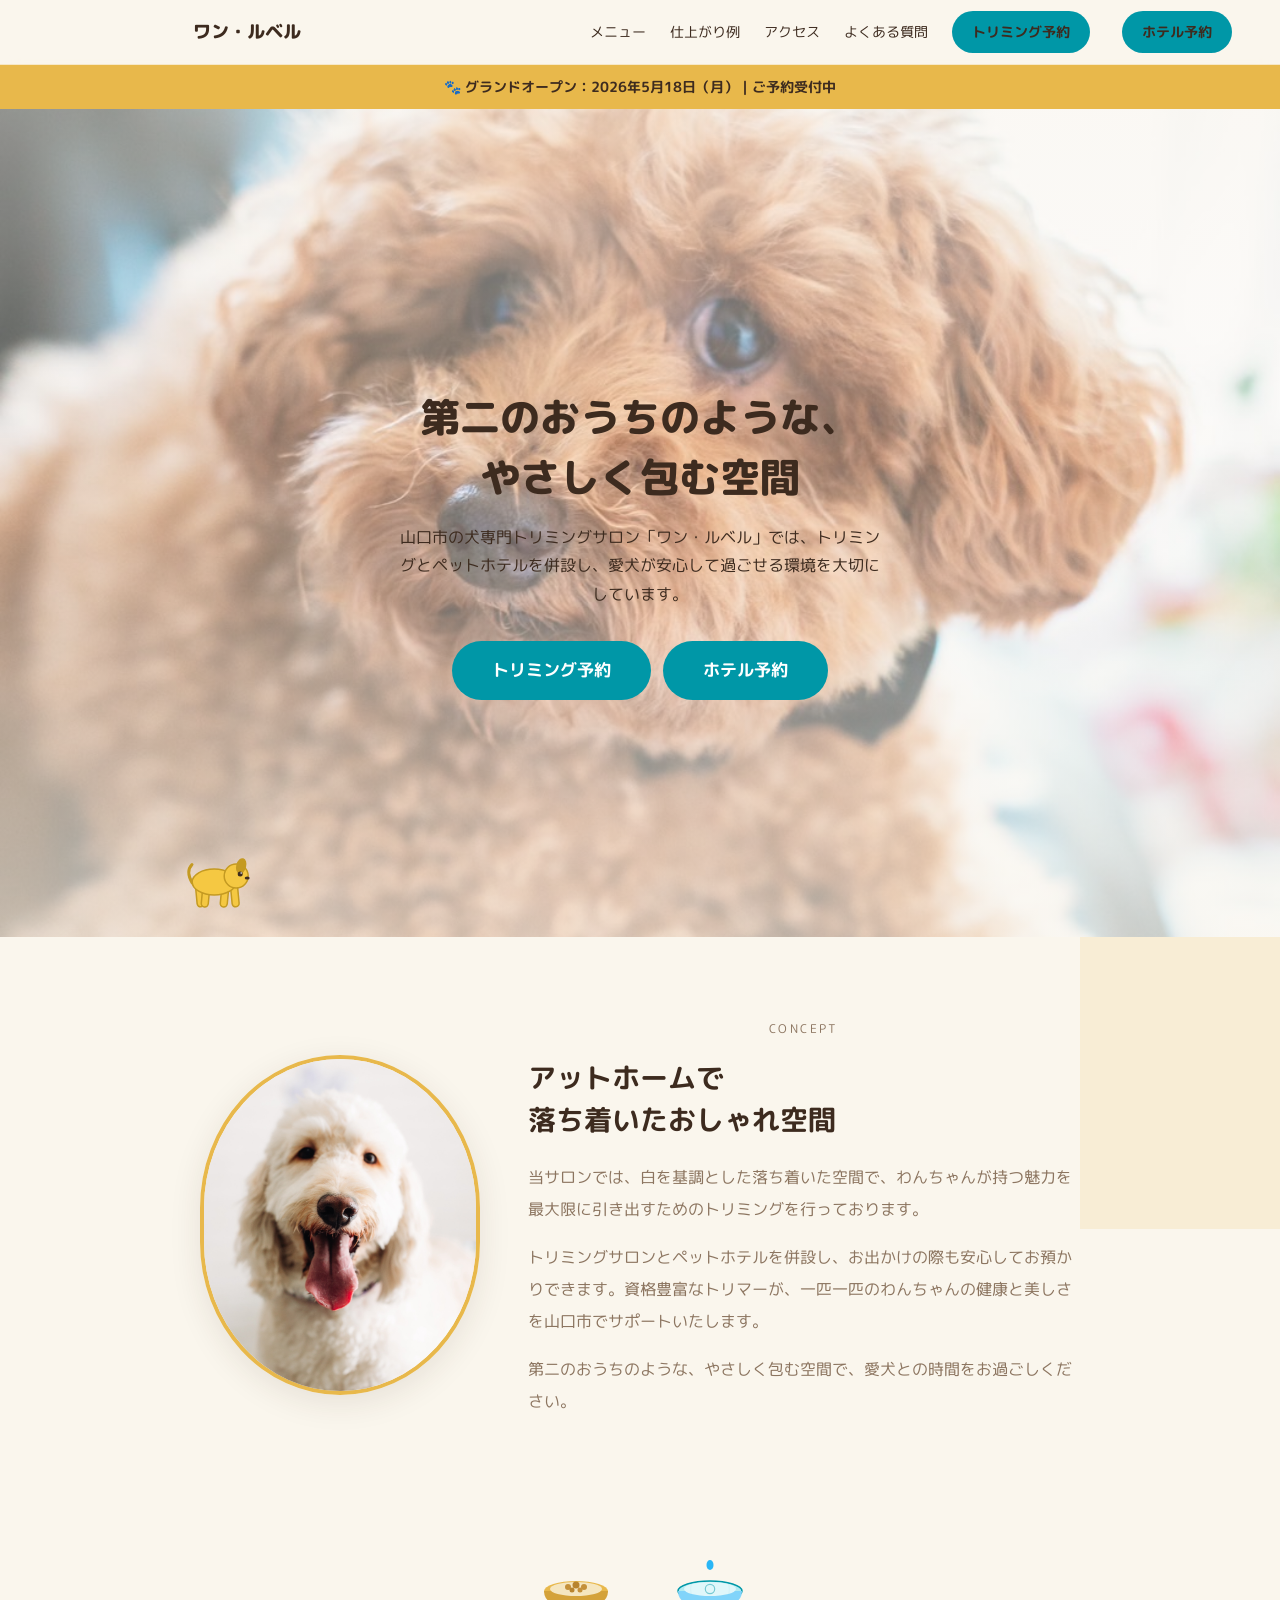
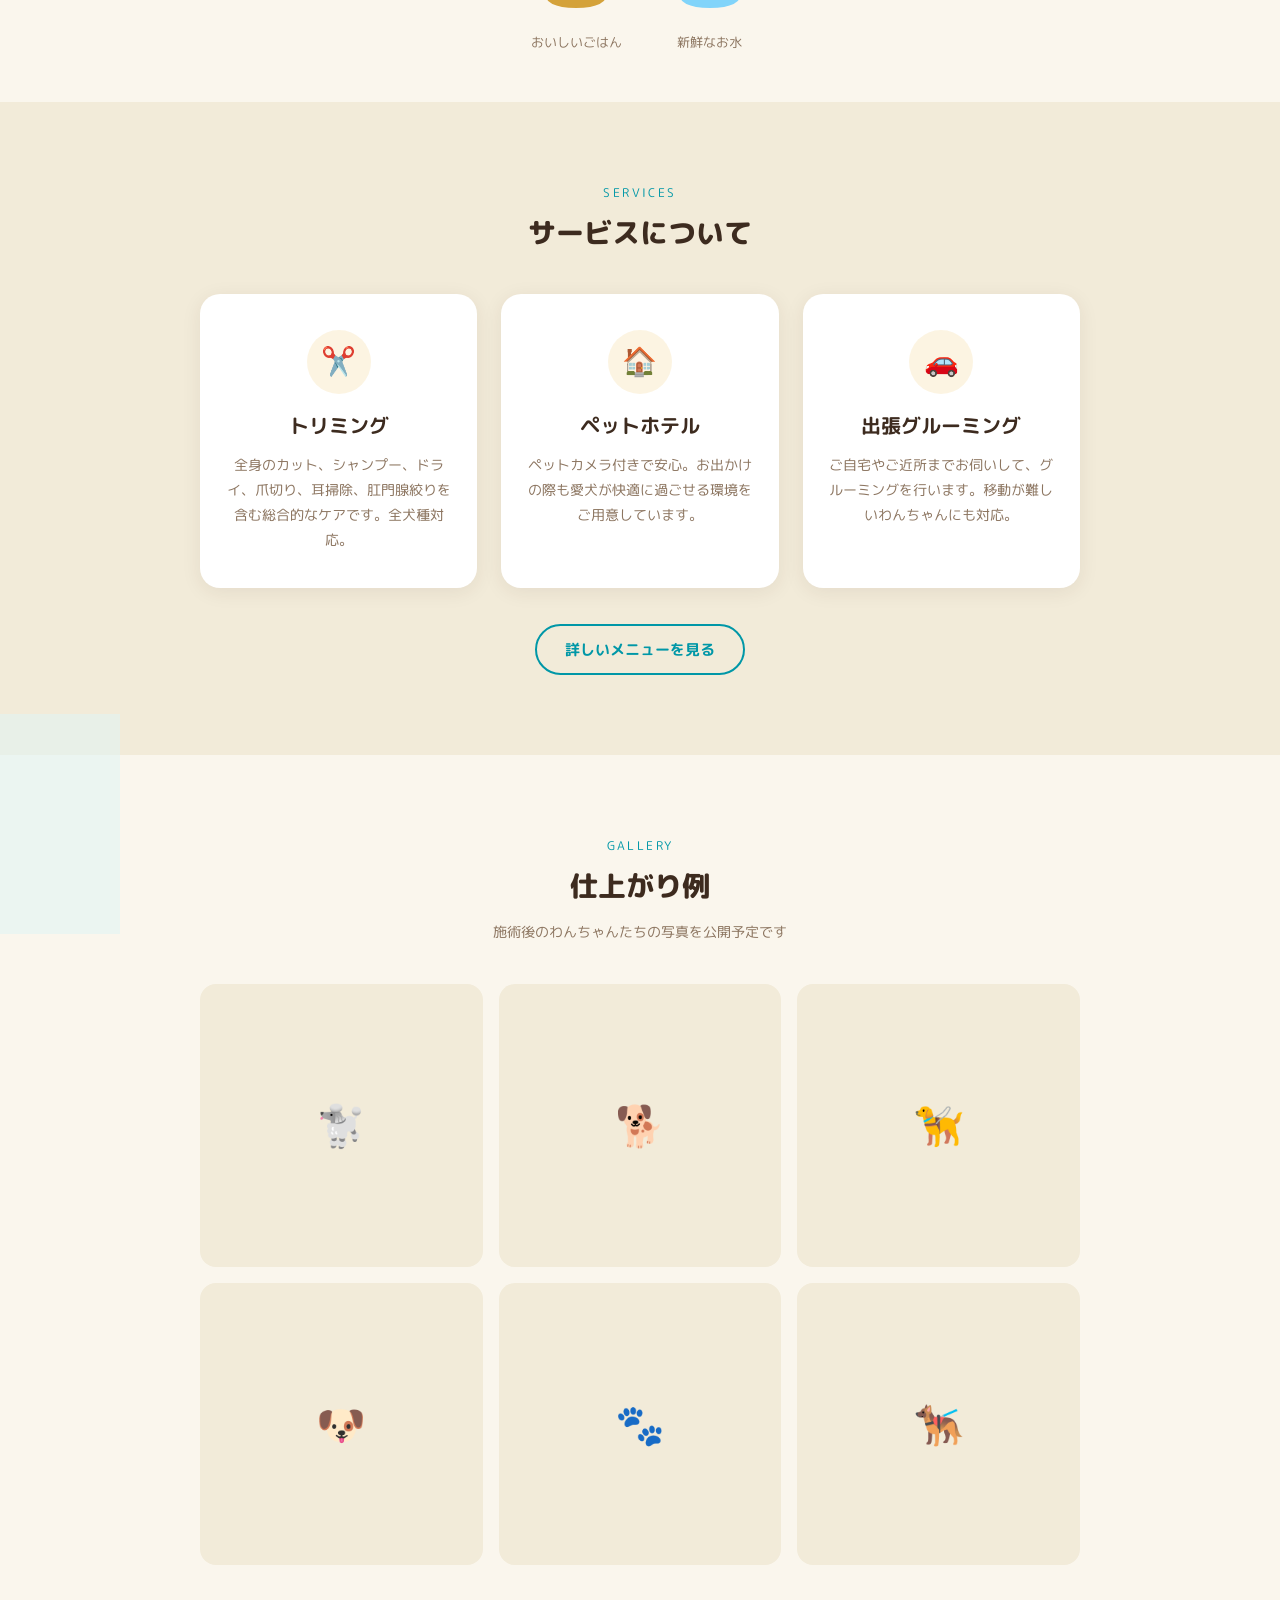
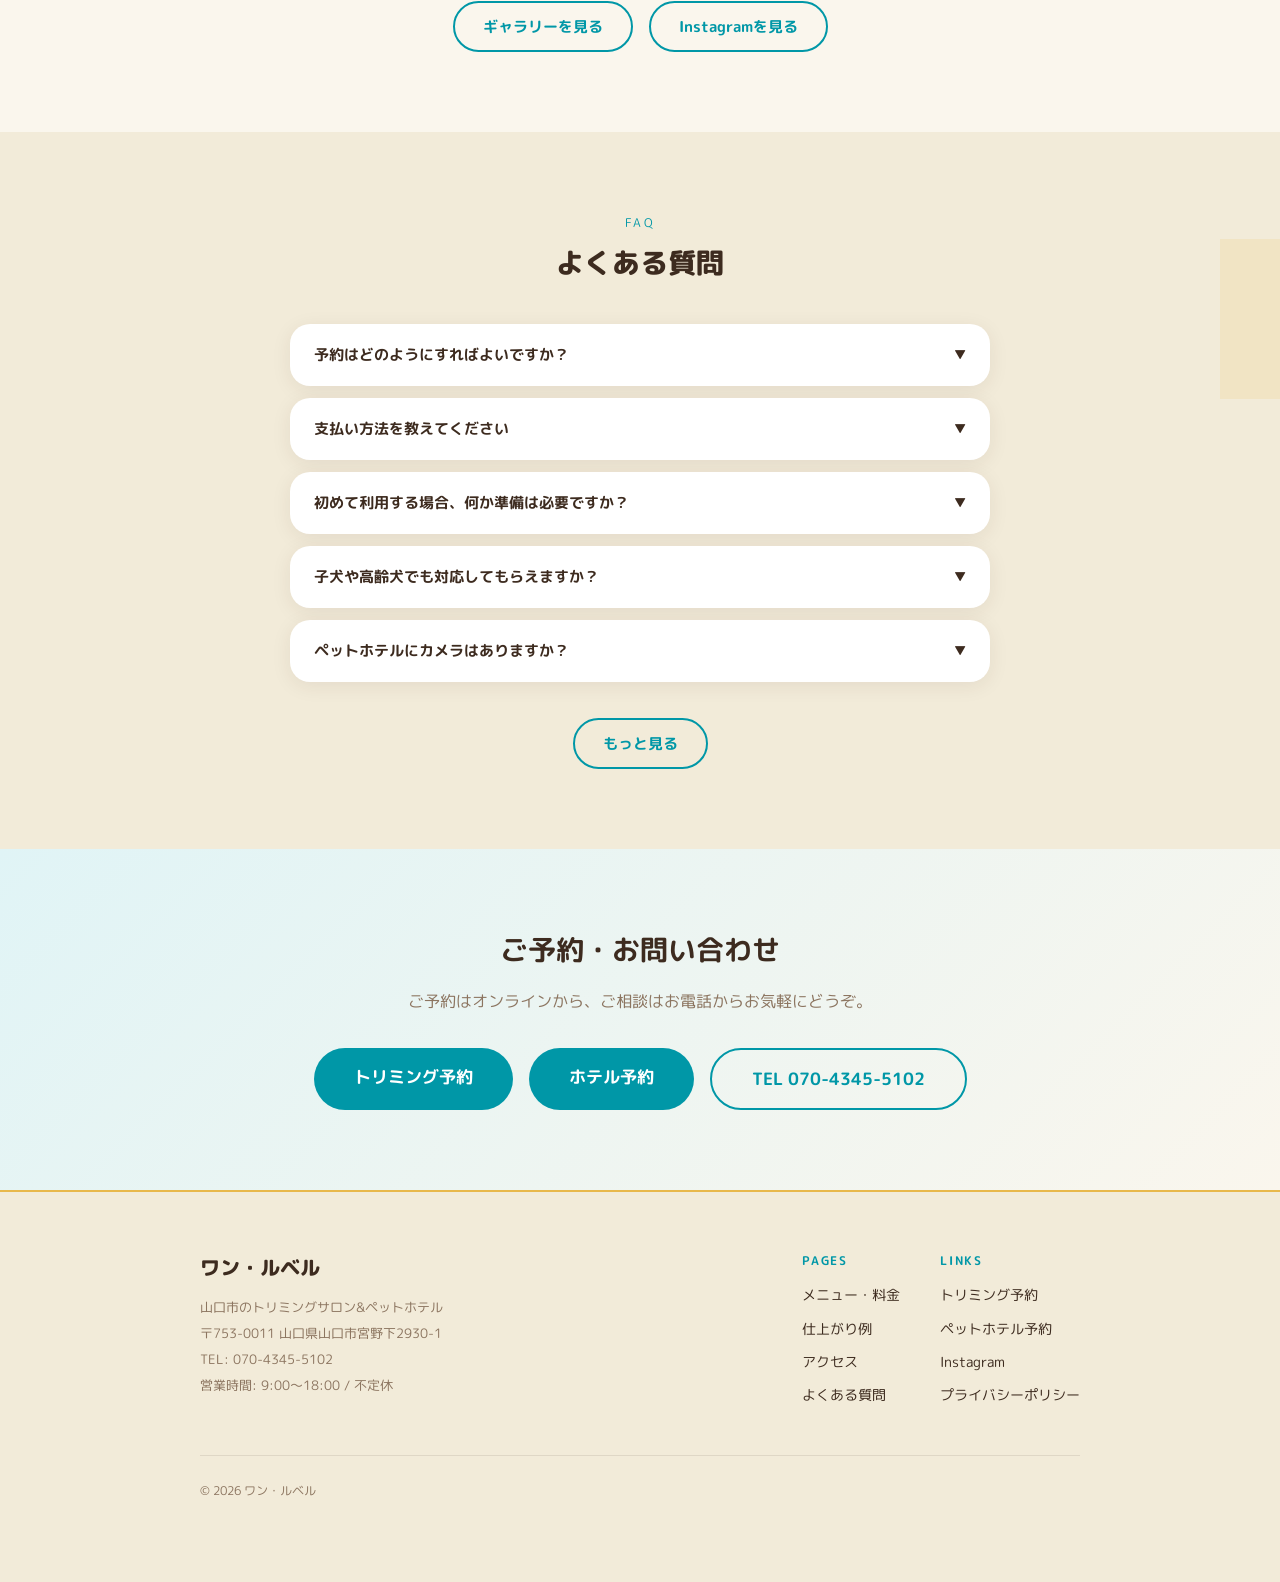
==== index.html @ 7951ac09 "fix: ペットホテル24時間スタッフ在住・トリミング20%OFFの記載を削除 Co-Authored-By: Claude Sonnet 4.6 <noreply@anthropic.com>" ====
<!DOCTYPE html>
<html lang="ja">
<head>
  <meta charset="UTF-8">
  <meta name="viewport" content="width=device-width, initial-scale=1.0">
  <title>山口市のトリミングサロン・ペットホテル｜駐車場完備｜ワン・ルベル</title>
  <meta name="description" content="山口市宮野のトリミングサロン「ワン・ルベル」。小型犬〜大型犬まで全犬種対応。ペットホテル併設・ペットカメラ付き。資格豊富なトリマーが丁寧にケア。駐車場完備。オンライン予約受付中。">
  <meta name="robots" content="index, follow">
  <link rel="canonical" href="https://wanlebel.com/">

  <!-- OGP -->
  <meta property="og:title" content="山口市のトリミングサロン・ペットホテル｜駐車場完備｜ワン・ルベル">
  <meta property="og:description" content="山口市宮野のトリミングサロン「ワン・ルベル」。小型犬〜大型犬まで全犬種対応。ペットホテル併設・ペットカメラ付き。資格豊富なトリマーが丁寧にケア。駐車場完備。オンライン予約受付中。">
  <meta property="og:type" content="website">
  <meta property="og:url" content="https://wanlebel.com/">
  <meta property="og:image" content="https://wanlebel.com/assets/img/trimming-room.jpg">
  <meta property="og:locale" content="ja_JP">
  <meta property="og:site_name" content="ワン・ルベル">
  <!-- Twitter Card -->
  <meta name="twitter:card" content="summary_large_image">
  <meta name="twitter:title" content="山口市のトリミングサロン・ペットホテル｜駐車場完備｜ワン・ルベル">
  <meta name="twitter:description" content="山口市宮野のトリミングサロン「ワン・ルベル」。小型犬〜大型犬まで全犬種対応。ペットホテル併設・ペットカメラ付き。資格豊富なトリマーが丁寧にケア。駐車場完備。オンライン予約受付中。">
  <meta name="twitter:image" content="https://wanlebel.com/assets/img/trimming-room.jpg">
  <!-- JSON-LD -->
  <script type="application/ld+json">
  {
    "@context": "https://schema.org",
    "@type": "LocalBusiness",
    "name": "ワン・ルベル",
    "description": "山口市の犬専門トリミングサロン・ペットホテル。小型犬〜大型犬まで全犬種対応。資格豊富なトリマーが丁寧にケア。",
    "url": "https://wanlebel.com",
    "image": "https://wanlebel.com/assets/img/trimming-room.jpg",
    "address": {
      "@type": "PostalAddress",
      "streetAddress": "宮野下2930-1", "addressLocality": "山口市",
      "addressRegion": "山口県",
      "postalCode": "753-0011",
      "addressCountry": "JP"
    },
    "openingHoursSpecification": [
      {
        "@type": "OpeningHoursSpecification",
        "dayOfWeek": ["Monday", "Tuesday", "Thursday", "Friday"],
        "opens": "09:00",
        "closes": "18:00"
      },
      {
        "@type": "OpeningHoursSpecification",
        "dayOfWeek": ["Saturday", "Sunday"],
        "opens": "09:00",
        "closes": "18:00"
      }
    ],
    "priceRange": "¥¥",
    "sameAs": ["https://www.instagram.com/wan.lebel"],
    "telephone": "070-4345-5102",
    "paymentAccepted": "現金, クレジットカード, 電子マネー",
    "currenciesAccepted": "JPY",
    "geo": {
      "@type": "GeoCoordinates",
      "latitude": 34.197496,
      "longitude": 131.502849
    }
  }
  </script>

  <!-- Google tag (gtag.js) -->
  <script async src="https://www.googletagmanager.com/gtag/js?id=G-NHB4F90QZH"></script>
  <script>
    window.dataLayer = window.dataLayer || [];
    function gtag(){dataLayer.push(arguments);}
    gtag('js', new Date());
    gtag('config', 'G-NHB4F90QZH');
  </script>

  <!-- GTM Head -->
  <!-- Google Tag Manager -->
  <!--
  <script>(function(w,d,s,l,i){w[l]=w[l]||[];w[l].push({'gtm.start':
  new Date().getTime(),event:'gtm.js'});var f=d.getElementsByTagName(s)[0],
  j=d.createElement(s),dl=l!='dataLayer'?'&l='+l:'';j.async=true;j.src=
  'https://www.googletagmanager.com/gtm.js?id='+i+dl;f.parentNode.insertBefore(j,f);
  })(window,document,'script','dataLayer','GTM-XXXXXXX');</script>
  -->
  <!-- End Google Tag Manager -->

  <!-- Fonts -->
  <link rel="preconnect" href="https://fonts.googleapis.com">
  <link rel="preconnect" href="https://fonts.gstatic.com" crossorigin>
  <link href="https://fonts.googleapis.com/css2?family=M+PLUS+Rounded+1c:wght@400;500;700;800&display=swap" rel="stylesheet">

  <!-- Shared CSS -->
  <link rel="stylesheet" href="/assets/css/style.css">

  <!-- Page-specific styles (TOP) -->
  <style>
    /* ── ヒーローセクション ── */
    .hero {
      position: relative;
      min-height: 92vh;
      display: flex;
      align-items: center;
      justify-content: center;
      overflow: hidden;
      background: var(--cream);
    }
    .hero-bg {
      position: absolute; inset: 0;
      background: url('/assets/img/hero-dog.jpg') center/cover no-repeat;
      animation: heroZoom 18s ease-in-out infinite alternate;
    }
    .hero-bg::after {
      content: '';
      position: absolute; inset: 0;
      background: linear-gradient(
        180deg,
        rgba(250,246,237,0.55) 0%,
        rgba(250,246,237,0.30) 40%,
        rgba(250,246,237,0.65) 100%
      );
    }
    @keyframes heroZoom {
      0%   { transform: scale(1); }
      100% { transform: scale(1.08); }
    }
    .hero-content {
      position: relative; z-index: 2;
      text-align: center;
      padding: 120px 20px 80px;
    }
    .hero-content h1 {
      font-size: 40px;
      font-weight: 800;
      line-height: 1.5;
      margin-bottom: 16px;
      color: var(--text);
    }
    .hero-content p {
      font-size: 16px;
      max-width: 480px;
      margin: 0 auto 32px;
      color: var(--text);
    }
    .hero-content .btn-primary {
      font-size: 17px;
      padding: 14px 40px;
    }
    @media (max-width: 768px) {
      .hero { min-height: 80vh; }
      .hero-content h1 { font-size: 26px; }
      .hero-content p { font-size: 14px; }
      .hero-content { padding: 100px 16px 60px; }
    }

    /* 犬アニメーション */
    @keyframes dogBody {
      0%, 100% { transform: translateY(0); }
      50%       { transform: translateY(-3px); }
    }
    .dog-walk-track {
      position: absolute;
      bottom: 24px; left: 0; right: 0;
      height: 72px;
      z-index: 3;
      overflow: visible;
      pointer-events: none;
    }
    .walking-dog {
      position: absolute;
      bottom: 0;
      display: flex; align-items: flex-end;
    }
    .dog-svg { animation: dogBody 0.5s ease-in-out infinite; }

    /* ── コンセプトセクション ── */
    .concept-section {
      padding: 80px 0;
      background: var(--cream);
    }
    .concept-inner {
      display: flex;
      align-items: center;
      gap: 48px;
    }
    .concept-photo {
      flex: 0 0 280px;
      height: 340px;
      border-radius: 50% / 45%;
      overflow: hidden;
      box-shadow: 0 8px 32px rgba(61,43,31,0.10);
      border: 4px solid var(--mustard);
    }
    .concept-photo img {
      width: 100%;
      height: 100%;
      object-fit: cover;
    }
    .concept-text {
      flex: 1;
    }
    .concept-text h2 {
      margin-bottom: 20px;
    }
    .concept-text p {
      margin-bottom: 16px;
      color: var(--text-light);
      line-height: 2;
    }
    @media (max-width: 768px) {
      .concept-inner {
        flex-direction: column;
        gap: 32px;
        text-align: center;
      }
      .concept-photo {
        flex: 0 0 auto;
        width: 220px;
        height: 270px;
      }
    }

    /* ── ごはん・水・ケアアニメーション ── */
    .bowl-section {
      padding: 40px 0 48px;
      background: var(--cream);
      overflow: hidden;
    }
    .bowl-items {
      display: flex;
      justify-content: center;
      align-items: flex-end;
      gap: 48px;
    }
    @media (max-width: 480px) {
      .bowl-items { gap: 24px; }
    }
    .bowl-item {
      display: flex;
      flex-direction: column;
      align-items: center;
      gap: 10px;
      font-size: 13px;
      color: var(--text-light);
    }
    .bowl-wrap {
      display: inline-block;
      animation: bowlBounce 2s ease-in-out infinite;
    }
    .bowl-wrap:nth-child(1) { animation-delay: 0s; }
    @keyframes bowlBounce {
      0%, 100% { transform: translateY(0); }
      50%      { transform: translateY(-8px); }
    }
    .steam {
      opacity: 0;
      animation: steamRise 2.5s ease-in-out infinite;
    }
    .steam:nth-child(2) { animation-delay: 0.4s; }
    .steam:nth-child(3) { animation-delay: 0.8s; }
    @keyframes steamRise {
      0%   { opacity: 0; transform: translateY(0); }
      30%  { opacity: 0.7; }
      100% { opacity: 0; transform: translateY(-18px); }
    }
    .icon-24h {
      width: 80px; height: 60px;
      display: flex; align-items: center; justify-content: center;
      animation: bowlBounce 2.4s ease-in-out infinite;
      animation-delay: 0.4s;
    }
    .icon-24h-inner {
      width: 56px; height: 56px;
      border-radius: 50%;
      background: var(--teal-light);
      border: 2px solid var(--teal);
      display: flex; align-items: center; justify-content: center;
      font-size: 11px; font-weight: 700;
      color: var(--teal-dark);
      line-height: 1.3;
      text-align: center;
    }

    /* ── サービスセクション ── */
    .services-section {
      padding: 80px 0;
      background: var(--cream-deep);
    }
    .services-grid {
      display: grid;
      grid-template-columns: repeat(3, 1fr);
      gap: 24px;
      margin-top: 40px;
    }
    .service-card {
      background: var(--white);
      border-radius: var(--radius-card);
      padding: 36px 24px;
      text-align: center;
      box-shadow: var(--shadow-card);
      transition: transform 0.25s, box-shadow 0.25s;
    }
    .service-card:hover {
      transform: translateY(-4px);
      box-shadow: 0 8px 28px rgba(61,43,31,0.12);
    }
    .service-icon-circle {
      width: 64px;
      height: 64px;
      margin: 0 auto 16px;
      background: var(--mustard-light);
      border-radius: 50%;
      display: flex;
      align-items: center;
      justify-content: center;
      font-size: 28px;
    }
    .service-card h3 {
      margin-bottom: 12px;
    }
    .service-card p {
      font-size: 14px;
      color: var(--text-light);
      line-height: 1.8;
    }
    @media (max-width: 768px) {
      .services-grid {
        grid-template-columns: 1fr;
        gap: 16px;
      }
    }

    /* ── フォトグリッド ── */
    .photo-grid-section {
      padding: 80px 0;
      background: var(--cream);
    }
    .photo-grid {
      display: grid;
      grid-template-columns: repeat(3, 1fr);
      gap: 16px;
      margin-top: 40px;
    }
    .photo-cell {
      aspect-ratio: 1;
      background: var(--cream-deep);
      border-radius: 16px;
      display: flex;
      align-items: center;
      justify-content: center;
      font-size: 40px;
      overflow: hidden;
      transition: transform 0.25s;
    }
    .photo-cell:hover {
      transform: scale(1.03);
    }
    @media (max-width: 768px) {
      .photo-grid {
        grid-template-columns: repeat(2, 1fr);
        gap: 12px;
      }
    }

    /* ── FAQアコーディオン ── */
    .faq-section {
      padding: 80px 0;
      background: var(--cream-deep);
    }
    .faq-list {
      max-width: 700px;
      margin: 40px auto 0;
    }
    .faq-item {
      background: var(--white);
      border-radius: var(--radius-card);
      margin-bottom: 12px;
      box-shadow: var(--shadow-card);
      overflow: hidden;
    }
    .faq-question {
      display: flex;
      align-items: center;
      justify-content: space-between;
      width: 100%;
      padding: 20px 24px;
      font-weight: 700;
      font-size: 15px;
      gap: 12px;
      user-select: none;
      background: none;
      border: none;
      text-align: left;
      font-family: inherit;
      color: inherit;
      transition: background 0.15s;
    }
    .faq-question:hover {
      background: var(--mustard-light);
    }
    .faq-question .arrow {
      font-size: 12px;
      transition: transform 0.3s;
      flex-shrink: 0;
    }
    .faq-item.open .faq-question .arrow {
      transform: rotate(180deg);
    }
    .faq-answer {
      max-height: 0;
      overflow: hidden;
      transition: max-height 0.35s ease, padding 0.35s ease;
      padding: 0 24px;
      font-size: 14px;
      line-height: 1.9;
      color: var(--text-light);
    }
    .faq-item.open .faq-answer {
      max-height: 300px;
      padding: 0 24px 20px;
    }

    /* ── CTAセクション ── */
    .cta-section {
      padding: 80px 0;
      background: linear-gradient(135deg, var(--teal-light) 0%, var(--cream) 100%);
      text-align: center;
    }
    .cta-section h2 {
      margin-bottom: 16px;
    }
    .cta-section p {
      color: var(--text-light);
      margin-bottom: 32px;
      max-width: 480px;
      margin-left: auto;
      margin-right: auto;
    }
    .cta-buttons {
      display: flex;
      gap: 16px;
      justify-content: center;
      flex-wrap: wrap;
    }

    /* ── Blob (スクロール装飾) ── */
    .blob-deco {
      position: absolute;
      border-radius: 50%;
      background: var(--mustard-light);
      opacity: 0;
      transition: opacity 1s, transform 1s;
      pointer-events: none;
    }
    .blob-deco.visible {
      opacity: 1;
      transform: scale(1) !important;
    }
  </style>
</head>
<body>
  <!-- GTM Body -->
  <!-- Google Tag Manager (noscript) -->
  <!--
  <noscript><iframe src="https://www.googletagmanager.com/ns.html?id=GTM-XXXXXXX"
  height="0" width="0" style="display:none;visibility:hidden"></iframe></noscript>
  -->
  <!-- End Google Tag Manager (noscript) -->

  <!-- Header -->
  <header class="site-header">
    <div class="header-inner">
      <button class="hamburger" id="hamburger" aria-label="メニューを開く" aria-expanded="false" aria-controls="drawer">
        <span></span><span></span><span></span>
      </button>
      <a href="/" class="header-logo">ワン・ルベル</a>
      <nav class="header-nav">
        <a href="/menu">メニュー</a>
        <a href="/gallery">仕上がり例</a>
        <a href="/access">アクセス</a>
        <a href="/faq">よくある質問</a>
        <a href="https://wanlebel.stores.jp/reserve/wanlebel-miyano/4611566" class="btn-primary" style="padding: 8px 20px; font-size: 14px;">トリミング予約</a><a href="https://wanlebel.stores.jp/reserve/wanlebel-miyano/1393808" class="btn-primary" style="padding: 8px 20px; font-size: 14px; margin-left: 8px;" target="_blank" rel="noopener noreferrer">ホテル予約</a>
      </nav>
    </div>
  </header>
  <div class="drawer-overlay" id="drawerOverlay"></div>
  <nav class="drawer" id="drawer" role="navigation" aria-label="メインメニュー">
    <a href="/">トップ</a>
    <a href="/menu">メニュー・料金</a>
    <a href="/gallery">仕上がり例</a>
    <a href="/access">アクセス</a>
    <a href="/faq">よくある質問</a>
    <a href="https://www.instagram.com/wan.lebel" target="_blank" rel="noopener">Instagram</a>
    <a href="https://wanlebel.stores.jp/reserve/wanlebel-miyano/4611566" class="drawer-reserve">トリミング予約</a>
    <a href="https://wanlebel.stores.jp/reserve/wanlebel-miyano/1393808" class="drawer-reserve" target="_blank" rel="noopener noreferrer">ペットホテル予約</a>
  </nav>

  <main style="margin-top: 64px; position: relative;">
    <!-- ブロブ装飾 -->
    <div class="blob-wrap" aria-hidden="true">
      <div class="blob-edge blob-edge--mustard blob-edge--lg blob-edge--right" style="top: 20%;"></div>
      <div class="blob-edge blob-edge--teal blob-edge--md blob-edge--left" style="top: 52%;"></div>
      <div class="blob-edge blob-edge--mustard blob-edge--sm blob-edge--right" style="top: 78%;"></div>
    </div>

    <!-- オープン告知バナー -->
    <div class="announce-banner">
      <p>🐾 グランドオープン：2026年5月18日（月）｜ご予約受付中</p>
    </div>

    <!-- ── 1. Hero ── -->
    <section class="hero">
      <div class="hero-bg"></div>
      <div class="hero-content fade-in">
        <h1>第二のおうちのような、<br>やさしく包む空間</h1>
        <p>山口市の犬専門トリミングサロン「ワン・ルベル」では、トリミングとペットホテルを併設し、愛犬が安心して過ごせる環境を大切にしています。</p>
        <div style="display:flex; gap:12px; flex-wrap:wrap; justify-content:center;"><a href="https://wanlebel.stores.jp/reserve/wanlebel-miyano/4611566" class="btn-primary">トリミング予約</a><a href="https://wanlebel.stores.jp/reserve/wanlebel-miyano/1393808" class="btn-primary" target="_blank" rel="noopener noreferrer">ホテル予約</a></div>
      </div>
      <div class="dog-walk-track" id="dogWalkTrack">
        <div class="walking-dog" id="walkingDog">
          <svg class="dog-svg" width="82" height="58" viewBox="0 0 82 58" aria-hidden="true">
            <!-- しっぽ -->
            <path d="M16 28 Q7 18 12 10" stroke="#C49A22" stroke-width="3" stroke-linecap="round" fill="none">
              <animateTransform attributeName="transform" type="rotate" values="0 16 28;13 16 28;-8 16 28;0 16 28" dur="0.6s" repeatCount="indefinite"/>
            </path>
            <!-- 後脚A -->
            <rect x="19" y="28" width="7" height="24" rx="3.5" fill="#F5C842" stroke="#C49A22" stroke-width="1.5">
              <animateTransform attributeName="transform" type="rotate" values="-16 22 28;16 22 28;-16 22 28" dur="0.5s" repeatCount="indefinite"/>
            </rect>
            <!-- 後脚B -->
            <rect x="27" y="28" width="7" height="24" rx="3.5" fill="#F5C842" stroke="#C49A22" stroke-width="1.5">
              <animateTransform attributeName="transform" type="rotate" values="16 30 28;-16 30 28;16 30 28" dur="0.5s" repeatCount="indefinite"/>
            </rect>
            <!-- 前脚A -->
            <rect x="46" y="28" width="7" height="24" rx="3.5" fill="#F5C842" stroke="#C49A22" stroke-width="1.5">
              <animateTransform attributeName="transform" type="rotate" values="16 49 28;-16 49 28;16 49 28" dur="0.5s" repeatCount="indefinite"/>
            </rect>
            <!-- 前脚B -->
            <rect x="54" y="28" width="7" height="24" rx="3.5" fill="#F5C842" stroke="#C49A22" stroke-width="1.5">
              <animateTransform attributeName="transform" type="rotate" values="-16 57 28;16 57 28;-16 57 28" dur="0.5s" repeatCount="indefinite"/>
            </rect>
            <!-- 体 -->
            <ellipse cx="38" cy="27" rx="22" ry="13" fill="#F5C842" stroke="#C49A22" stroke-width="1.5"/>
            <!-- 頭 -->
            <circle cx="60" cy="21" r="12" fill="#F5C842" stroke="#C49A22" stroke-width="1.5"/>
            <!-- 耳 -->
            <ellipse cx="65" cy="11" rx="5" ry="8" fill="#C49A22" transform="rotate(15 65 11)"/>
            <!-- 目 -->
            <circle cx="64" cy="19" r="2.5" fill="#3D2B1F"/>
            <circle cx="65" cy="18" r="0.8" fill="white"/>
            <!-- 鼻 -->
            <ellipse cx="71" cy="23" rx="2.5" ry="1.5" fill="#3D2B1F"/>
          </svg>
        </div>
      </div>
    </section>

    <!-- ── 2. Concept ── -->
    <section class="concept-section">
      <div class="wrap">
        <div class="concept-inner fade-in">
          <div class="concept-photo">
            <img src="/assets/img/dog-fluffy.jpg" alt="ふわふわの犬">
          </div>
          <div class="concept-text">
            <p class="section-eyebrow">Concept</p>
            <h2>アットホームで<br>落ち着いたおしゃれ空間</h2>
            <p>当サロンでは、白を基調とした落ち着いた空間で、わんちゃんが持つ魅力を最大限に引き出すためのトリミングを行っております。</p>
            <p>トリミングサロンとペットホテルを併設し、お出かけの際も安心してお預かりできます。資格豊富なトリマーが、一匹一匹のわんちゃんの健康と美しさを山口市でサポートいたします。</p>
            <p>第二のおうちのような、やさしく包む空間で、愛犬との時間をお過ごしください。</p>
          </div>
        </div>
      </div>
    </section>

    <!-- ── 3. ごはん・水・ケア ── -->
    <section class="bowl-section fade-in">
      <div class="bowl-items">

        <!-- ごはん -->
        <div class="bowl-item">
          <div class="bowl-wrap" id="bowlWrap">
            <svg width="80" height="60" viewBox="0 0 80 60" fill="none" xmlns="http://www.w3.org/2000/svg" aria-hidden="true">
              <path class="steam" d="M28 16 Q30 8 28 0" stroke="#E8B84B" stroke-width="2" stroke-linecap="round" fill="none"/>
              <path class="steam" d="M40 14 Q42 6 40 -2" stroke="#E8B84B" stroke-width="2" stroke-linecap="round" fill="none"/>
              <path class="steam" d="M52 16 Q54 8 52 0" stroke="#E8B84B" stroke-width="2" stroke-linecap="round" fill="none"/>
              <ellipse cx="40" cy="38" rx="32" ry="10" fill="#E8B84B"/>
              <path d="M8 38 Q8 55 40 55 Q72 55 72 38" fill="#D4A23A"/>
              <ellipse cx="40" cy="36" rx="26" ry="7" fill="#F5E6C0"/>
              <circle cx="32" cy="34" r="3" fill="#C4903A"/>
              <circle cx="40" cy="32" r="3.5" fill="#B8842E"/>
              <circle cx="48" cy="34" r="3" fill="#C4903A"/>
              <circle cx="36" cy="37" r="2.5" fill="#B8842E"/>
              <circle cx="44" cy="37" r="2.5" fill="#C4903A"/>
            </svg>
          </div>
          <span>おいしいごはん</span>
        </div>

        <!-- 新鮮なお水 -->
        <div class="bowl-item">
          <div class="bowl-wrap" style="animation-delay: 0.3s;">
            <svg width="80" height="60" viewBox="0 0 80 60" fill="none" xmlns="http://www.w3.org/2000/svg" aria-hidden="true">
              <!-- 水滴 -->
              <ellipse cx="40" cy="8" rx="3.5" ry="5" fill="#29B6F6" opacity="0">
                <animate attributeName="cy" values="4;34" dur="1.8s" repeatCount="indefinite" begin="0.3s"/>
                <animate attributeName="opacity" values="0;1;1;0" dur="1.8s" repeatCount="indefinite" begin="0.3s"/>
              </ellipse>
              <!-- ボウル（ごはん皿と同じ形、水色）-->
              <ellipse cx="40" cy="38" rx="32" ry="10" fill="#B2EBF2" stroke="#0097A7" stroke-width="1.5"/>
              <path d="M8 38 Q8 55 40 55 Q72 55 72 38" fill="#81D4FA"/>
              <!-- 水面 -->
              <ellipse cx="40" cy="36" rx="26" ry="7" fill="#E0F7FA"/>
              <!-- 波紋 -->
              <clipPath id="waterBowlClip">
                <ellipse cx="40" cy="36" rx="26" ry="7"/>
              </clipPath>
              <g clip-path="url(#waterBowlClip)">
                <circle cx="40" cy="36" r="0" fill="none" stroke="#0097A7" stroke-width="1.2" opacity="0.6">
                  <animate attributeName="r" values="0;22" dur="1.8s" repeatCount="indefinite" begin="0.4s"/>
                  <animate attributeName="opacity" values="0.6;0" dur="1.8s" repeatCount="indefinite" begin="0.4s"/>
                </circle>
                <circle cx="40" cy="36" r="0" fill="none" stroke="#0097A7" stroke-width="1.2" opacity="0.4">
                  <animate attributeName="r" values="0;22" dur="1.8s" repeatCount="indefinite" begin="1.0s"/>
                  <animate attributeName="opacity" values="0.4;0" dur="1.8s" repeatCount="indefinite" begin="1.0s"/>
                </circle>
              </g>
            </svg>
          </div>
          <span>新鮮なお水</span>
        </div>


      </div>
    </section>

    <!-- ── 4. Services ── -->
    <section class="services-section">
      <div class="wrap">
        <p class="section-eyebrow fade-in">Services</p>
        <h2 class="section-title fade-in">サービスについて</h2>
        <div class="services-grid">
          <div class="service-card fade-in">
            <div class="service-icon-circle">✂️</div>
            <h3>トリミング</h3>
            <p>全身のカット、シャンプー、ドライ、爪切り、耳掃除、肛門腺絞りを含む総合的なケアです。全犬種対応。</p>
          </div>
          <div class="service-card fade-in">
            <div class="service-icon-circle">🏠</div>
            <h3>ペットホテル</h3>
            <p>ペットカメラ付きで安心。お出かけの際も愛犬が快適に過ごせる環境をご用意しています。</p>
          </div>
          <div class="service-card fade-in">
            <div class="service-icon-circle">🚗</div>
            <h3>出張グルーミング</h3>
            <p>ご自宅やご近所までお伺いして、グルーミングを行います。移動が難しいわんちゃんにも対応。</p>
          </div>
        </div>
        <div style="text-align: center; margin-top: 36px;" class="fade-in">
          <a href="/menu" class="btn-outline">詳しいメニューを見る</a>
        </div>
      </div>
    </section>

    <!-- ── 5. Photo Grid (仕上がり例) ── -->
    <section class="photo-grid-section">
      <div class="wrap">
        <p class="section-eyebrow fade-in">Gallery</p>
        <h2 class="section-title fade-in">仕上がり例</h2>
        <p style="text-align: center; color: var(--text-light); font-size: 14px; margin-bottom: 8px;" class="fade-in">施術後のわんちゃんたちの写真を公開予定です</p>
        <div class="photo-grid">
          <div class="photo-cell fade-in">🐩</div>
          <div class="photo-cell fade-in">🐕</div>
          <div class="photo-cell fade-in">🦮</div>
          <div class="photo-cell fade-in">🐶</div>
          <div class="photo-cell fade-in">🐾</div>
          <div class="photo-cell fade-in">🐕‍🦺</div>
        </div>
        <div style="text-align: center; margin-top: 36px;" class="fade-in">
          <a href="/gallery" class="btn-outline" style="margin-right: 12px;">ギャラリーを見る</a>
          <a href="https://www.instagram.com/wan.lebel" target="_blank" rel="noopener" class="btn-outline">Instagramを見る</a>
        </div>
      </div>
    </section>

    <!-- ── 6. FAQ Accordion ── -->
    <section class="faq-section">
      <div class="wrap">
        <p class="section-eyebrow fade-in">FAQ</p>
        <h2 class="section-title fade-in">よくある質問</h2>
        <div class="faq-list">
          <div class="faq-item fade-in">
            <button class="faq-question" aria-expanded="false">
              <span>予約はどのようにすればよいですか？</span>
              <span class="arrow">▼</span>
            </button>
            <div class="faq-answer">
              オンライン予約システムからご予約いただけます。ご希望の日時を選択してお申し込みください。お電話（070-4345-5102）でもご予約を承っております。
            </div>
          </div>
          <div class="faq-item fade-in">
            <button class="faq-question" aria-expanded="false">
              <span>支払い方法を教えてください</span>
              <span class="arrow">▼</span>
            </button>
            <div class="faq-answer">
              お支払いは施術後、店頭にてお願いしております。現金、各種クレジットカード、電子マネーに対応しています。事前決済はございません。
            </div>
          </div>
          <div class="faq-item fade-in">
            <button class="faq-question" aria-expanded="false">
              <span>初めて利用する場合、何か準備は必要ですか？</span>
              <span class="arrow">▼</span>
            </button>
            <div class="faq-answer">
              特に準備は必要ありません。愛犬と一緒にご来店ください。初回はカウンセリングのお時間をいただきます。ご不明な点がございましたら、お気軽にご相談ください。
            </div>
          </div>
          <div class="faq-item fade-in">
            <button class="faq-question" aria-expanded="false">
              <span>子犬や高齢犬でも対応してもらえますか？</span>
              <span class="arrow">▼</span>
            </button>
            <div class="faq-answer">
              はい、対応可能です。子犬から高齢犬まで、それぞれの体調やコンディションに合わせて丁寧にケアいたします。ご不安な点はお気軽にご相談ください。
            </div>
          </div>
          <div class="faq-item fade-in">
            <button class="faq-question" aria-expanded="false">
              <span>ペットホテルにカメラはありますか？</span>
              <span class="arrow">▼</span>
            </button>
            <div class="faq-answer">
              はい、ペットカメラを設置しております。お預かり中の愛犬の様子をスマートフォンからご確認いただけます。
            </div>
          </div>
        </div>
        <div style="text-align: center; margin-top: 36px;" class="fade-in">
          <a href="/faq" class="btn-outline">もっと見る</a>
        </div>
      </div>
    </section>

    <!-- ── 7. CTA / Reserve ── -->
    <section class="cta-section">
      <div class="wrap fade-in">
        <h2>ご予約・お問い合わせ</h2>
        <p>ご予約はオンラインから、ご相談はお電話からお気軽にどうぞ。</p>
        <div class="cta-buttons">
          <a href="https://wanlebel.stores.jp/reserve/wanlebel-miyano/4611566" class="btn-primary" style="font-size: 17px; padding: 14px 40px;">トリミング予約</a><a href="https://wanlebel.stores.jp/reserve/wanlebel-miyano/1393808" class="btn-primary" style="font-size: 17px; padding: 14px 40px;" target="_blank" rel="noopener noreferrer">ホテル予約</a>
          <a href="tel:07043455102" class="btn-outline" style="font-size: 17px; padding: 14px 40px;">TEL 070-4345-5102</a>
        </div>
      </div>
    </section>
  </main>

  <!-- ── 8. Footer ── -->
  <footer class="site-footer">
    <div class="wrap">
      <div class="footer-inner">
        <div class="footer-brand">
          <h2>ワン・ルベル</h2>
          <p>山口市のトリミングサロン&amp;ペットホテル<br>
             〒753-0011 山口県山口市宮野下2930-1<br>
             TEL: <a href="tel:07043455102" style="color: inherit;">070-4345-5102</a><br>
             営業時間: 9:00〜18:00 / 不定休</p>
        </div>
        <div class="footer-links">
          <div class="footer-links-group">
            <h3>Pages</h3>
            <a href="/menu">メニュー・料金</a>
            <a href="/gallery">仕上がり例</a>
            <a href="/access">アクセス</a>
            <a href="/faq">よくある質問</a>
          </div>
          <div class="footer-links-group">
            <h3>Links</h3>
            <a href="https://wanlebel.stores.jp/reserve/wanlebel-miyano/4611566" target="_blank" rel="noopener noreferrer">トリミング予約</a>
            <a href="https://wanlebel.stores.jp/reserve/wanlebel-miyano/1393808" target="_blank" rel="noopener noreferrer">ペットホテル予約</a>
            <a href="https://www.instagram.com/wan.lebel" target="_blank" rel="noopener">Instagram</a>
            <a href="/policy">プライバシーポリシー</a>
          </div>
        </div>
      </div>
      <div class="footer-bottom">
        <div class="footer-copy">&copy; 2026 ワン・ルベル</div>
      </div>
    </div>
  </footer>

  <!-- ── 9. Mobile bottom nav ── -->
  <nav class="mobile-bottom-nav">
    <a href="https://wanlebel.stores.jp/reserve/wanlebel-miyano/4611566" target="_blank" rel="noopener noreferrer">
      <span class="nav-icon">✂️</span>トリミング予約
    </a>
    <a href="https://wanlebel.stores.jp/reserve/wanlebel-miyano/1393808" target="_blank" rel="noopener noreferrer">
      <span class="nav-icon">🏠</span>ホテル予約
    </a>
    <a href="/menu"><span class="nav-icon">✂️</span>メニュー</a>
    <a href="/access"><span class="nav-icon">📍</span>アクセス</a>
    <a href="https://www.instagram.com/wan.lebel" target="_blank" rel="noopener">
      <span class="nav-icon">📷</span>Instagram
    </a>
  </nav>

  <!-- Scripts -->
  <script>
    // ── ドロワーメニュー ──
    (function() {
      const hamburger = document.getElementById('hamburger');
      const drawer = document.getElementById('drawer');
      const overlay = document.getElementById('drawerOverlay');
      function toggleDrawer(open) {
        hamburger.classList.toggle('open', open);
        drawer.classList.toggle('open', open);
        overlay.classList.toggle('open', open);
        hamburger.setAttribute('aria-expanded', String(open));
        document.body.style.overflow = open ? 'hidden' : '';
      }
      hamburger.addEventListener('click', () => toggleDrawer(!drawer.classList.contains('open')));
      overlay.addEventListener('click', () => toggleDrawer(false));
      drawer.querySelectorAll('a').forEach(el => el.addEventListener('click', () => toggleDrawer(false)));
      document.addEventListener('keydown', function(e) {
        if (e.key === 'Escape' && hamburger.getAttribute('aria-expanded') === 'true') {
          toggleDrawer(false);
          hamburger.focus();
        }
      });
    })();

    // ── スクロールフェードイン ──
    (function() {
      const io = new IntersectionObserver((entries) => {
        entries.forEach(e => {
          if (e.isIntersecting) {
            e.target.classList.add('visible');
            io.unobserve(e.target);
          }
        });
      }, { threshold: 0.1 });
      document.querySelectorAll('.fade-in').forEach(el => io.observe(el));
    })();

    // ── 犬の歩くアニメーション (rAF) ──
    (function() {
      var dog = document.getElementById('walkingDog');
      var track = document.getElementById('dogWalkTrack');
      var x = -80, dir = 1;
      var speed = 1.4;

      function tick() {
        if (document.hidden) { requestAnimationFrame(tick); return; }
        var maxX = track.offsetWidth;
        x += dir * speed;
        dog.style.transformOrigin = '0 100%';
        dog.style.transform = dir === 1
          ? 'translateX(' + x + 'px)'
          : 'translateX(' + (x + 72) + 'px) scaleX(-1)';
        if (dir === 1 && x >= maxX + 80) { dir = -1; }
        else if (dir === -1 && x <= -80) { dir = 1; }
        requestAnimationFrame(tick);
      }
      requestAnimationFrame(tick);
    })();

    // ── FAQアコーディオン ──
    document.querySelectorAll('.faq-question').forEach(function(btn) {
      btn.addEventListener('click', function() {
        const item = btn.closest('.faq-item');
        const wasOpen = item.classList.contains('open');
        // 他を閉じる
        document.querySelectorAll('.faq-item.open').forEach(function(i) {
          i.classList.remove('open');
          i.querySelector('.faq-question').setAttribute('aria-expanded', 'false');
        });
        if (!wasOpen) {
          item.classList.add('open');
          btn.setAttribute('aria-expanded', 'true');
        }
      });
    });

    // ── ボウルアニメーション (scroll observer) ──
    (function() {
      const bowl = document.getElementById('bowlWrap');
      if (!bowl) return;
      const bowlObs = new IntersectionObserver(function(entries) {
        entries.forEach(function(e) {
          if (e.isIntersecting) {
            bowl.style.animationPlayState = 'running';
          } else {
            bowl.style.animationPlayState = 'paused';
          }
        });
      }, { threshold: 0.3 });
      bowlObs.observe(bowl);
    })();

    // ── Blob装飾 ──
    (function() {
      document.querySelectorAll('.blob-edge').forEach(function(el) {
        el.classList.add('blob-visible');
      });
    })();
  </script>
</body>
</html>
---- assets/css/style.css ----
/* ============================================================
   ワン・ルベル 共通スタイルシート
   ============================================================ */

/* ── 1. デザイントークン ── */
:root {
  --cream: #FAF6ED;
  --cream-deep: #F2EBD9;
  --mustard: #E8B84B;
  --mustard-light: rgba(232,184,75,0.16);
  --teal: #0097A7;
  --teal-dark: #006978;
  --teal-light: #E0F4F6;
  --text: #3D2B1F;
  --text-light: #8C7560;
  --white: #ffffff;
  --radius-card: 20px;
  --radius-btn: 9999px;
  --shadow-card: 0 4px 20px rgba(61,43,31,0.08);
}

/* ── 2. リセット・ベース ── */
*, *::before, *::after { margin: 0; padding: 0; box-sizing: border-box; }
html, body { overflow-x: hidden; }
html { scroll-behavior: smooth; }
body {
  font-family: 'M PLUS Rounded 1c', sans-serif;
  font-size: 16px;
  line-height: 1.8;
  background: var(--cream);
  color: var(--text);
  overflow-x: hidden;
}
img { max-width: 100%; display: block; }
a { text-decoration: none; color: inherit; }

/* ── 3. レイアウトユーティリティ ── */
.wrap {
  max-width: 1000px;
  margin: 0 auto;
  padding: 0 60px;
}
@media (max-width: 768px) {
  .wrap { padding: 0 16px; }
}

/* ── 4. タイポグラフィ ── */
h1 { font-size: 32px; font-weight: 800; line-height: 1.4; }
h2 { font-size: 28px; font-weight: 700; line-height: 1.5; }
h3 { font-size: 20px; font-weight: 700; line-height: 1.5; }
@media (max-width: 768px) {
  h1 { font-size: 24px; }
  h2 { font-size: 22px; }
}

/* ── 5. ボタン ── */
.btn-primary {
  display: inline-block;
  background: var(--teal);
  color: var(--white);
  border: none;
  border-radius: var(--radius-btn);
  padding: 12px 32px;
  font-size: 15px;
  font-family: inherit;
  font-weight: 700;
  cursor: pointer;
  transition: background 0.2s, transform 0.15s;
}
.btn-primary:hover { background: var(--teal-dark); transform: translateY(-2px); }

.btn-outline {
  display: inline-block;
  border: 2px solid var(--teal);
  color: var(--teal);
  border-radius: var(--radius-btn);
  padding: 10px 28px;
  font-size: 15px;
  font-family: inherit;
  font-weight: 700;
  cursor: pointer;
  background: transparent;
  transition: background 0.2s, color 0.2s, border-color 0.2s;
}
.btn-outline:hover { background: var(--teal); color: var(--white); }

/* ── 6. カード ── */
.card {
  background: var(--white);
  border-radius: var(--radius-card);
  padding: 28px;
  box-shadow: var(--shadow-card);
}

/* ── 7. セクション共通 ── */
.section { padding: 72px 0; }
.section-title {
  font-weight: 800;
  text-align: center; margin-bottom: 12px;
}
.section-lead {
  color: var(--text-light);
  font-size: 0.9375rem;
  text-align: center;
  margin-top: 8px;
  margin-bottom: 0;
}
.section-eyebrow {
  font-size: 12px; color: var(--teal);
  letter-spacing: 0.2em; text-transform: uppercase;
  text-align: center; margin-bottom: 8px;
}
@media (max-width: 768px) {
  .section { padding: 48px 0; }
}

/* ── 8. ヘッダー ── */
.site-header {
  position: fixed; top: 0; left: 0; right: 0; z-index: 100;
  background: rgba(250,246,237,0.92);
  backdrop-filter: blur(10px);
  border-bottom: 1px solid rgba(232,184,75,0.2);
}
.header-inner {
  display: flex; align-items: center;
  padding: 0 48px; height: 64px;
}
@media (max-width: 768px) {
  .header-inner { padding: 0 16px; }
}
.header-logo {
  font-size: 18px; font-weight: 800;
  color: var(--text); white-space: nowrap;
  margin: 0 auto;
}
.header-nav {
  display: flex; align-items: center;
  gap: 24px; margin-left: auto;
}
.header-nav a {
  font-size: 14px; color: var(--text);
  transition: color 0.2s;
}
.header-nav a:hover { color: var(--teal); }
@media (max-width: 768px) {
  .header-nav { display: none; }
}

/* ── 9. ハンバーガーボタン ── */
.hamburger {
  display: none;
  background: none; border: none;
  cursor: pointer; padding: 6px;
  flex-direction: column; gap: 5px;
  width: 36px;
}
.hamburger span {
  display: block; width: 22px; height: 2px;
  background: var(--text); border-radius: 2px;
  transition: transform 0.35s ease, opacity 0.35s ease;
  transform-origin: center;
}
.hamburger.open span:nth-child(1) { transform: translateY(7px) rotate(45deg); }
.hamburger.open span:nth-child(2) { opacity: 0; }
.hamburger.open span:nth-child(3) { transform: translateY(-7px) rotate(-45deg); }
@media (max-width: 768px) {
  .hamburger { display: flex; }
}

/* ── 10. 左ドロワーメニュー ── */
.drawer-overlay {
  display: none; position: fixed; inset: 0;
  background: rgba(61,43,31,0.4); z-index: 200;
}
.drawer-overlay.open { display: block; }

.drawer {
  position: fixed; top: 0; left: -100%; bottom: 0;
  width: 260px; background: var(--white);
  z-index: 201; padding: 72px 0 32px;
  transition: left 0.35s cubic-bezier(0.4,0,0.2,1);
  box-shadow: 4px 0 24px rgba(61,43,31,0.12);
}
.drawer.open { left: 0; }
.drawer a:not(.drawer-reserve) {
  display: block; padding: 14px 28px;
  font-size: 15px; font-weight: 700;
  color: var(--text); border-bottom: 1px solid var(--cream-deep);
  transition: background 0.15s;
}
.drawer a:not(.drawer-reserve):hover { background: var(--mustard-light); }
.drawer-reserve {
  margin: 20px 28px 0;
  display: block; text-align: center;
  background: var(--teal); color: var(--white);
  border-radius: var(--radius-btn);
  padding: 12px 0;
  border-bottom: none;
  font-size: 15px; font-weight: 700;
  transition: background 0.15s;
}
.drawer-reserve:hover { background: var(--teal-dark); }

/* ── 11. フッター ── */
.site-footer {
  background: var(--cream-deep);
  padding: 60px 0 80px;
  border-top: 2px solid var(--mustard);
}
.footer-inner {
  display: flex; gap: 48px; flex-wrap: wrap;
  margin-bottom: 40px;
}
.footer-brand { flex: 1; min-width: 200px; }
.footer-brand h2 {
  font-size: 20px; font-weight: 800; margin-bottom: 12px;
}
.footer-brand p { font-size: 13px; color: var(--text-light); line-height: 2; }
.footer-links { display: flex; gap: 40px; }
.footer-links-group h3 {
  font-size: 12px; color: var(--teal);
  letter-spacing: 0.15em; text-transform: uppercase;
  margin-bottom: 12px;
}
.footer-links-group a {
  display: block; font-size: 14px;
  color: var(--text); margin-bottom: 8px;
  transition: color 0.15s;
}
.footer-links-group a:hover { color: var(--teal); }
.footer-bottom {
  display: flex; justify-content: space-between;
  align-items: center; flex-wrap: wrap; gap: 12px;
  border-top: 1px solid rgba(61,43,31,0.1);
  padding-top: 24px;
}
.footer-copy { font-size: 12px; color: var(--text-light); }
@media (max-width: 768px) {
  .footer-inner { flex-direction: column; gap: 32px; }
  .footer-links { flex-direction: column; gap: 24px; }
}

/* ── 12. オープン告知バナー ── */
.announce-banner {
  background: var(--mustard);
  text-align: center; padding: 10px 16px;
  font-size: 14px; font-weight: 700;
  color: var(--text);
}

/* ── 13. モバイル下部ナビ ── */
.mobile-bottom-nav {
  display: none;
  position: fixed; bottom: 0; left: 0; right: 0; z-index: 90;
  background: var(--white);
  border-top: 1px solid var(--cream-deep);
  box-shadow: 0 -2px 12px rgba(61,43,31,0.08);
  padding: 8px 0 env(safe-area-inset-bottom);
}
@media (max-width: 768px) {
  .mobile-bottom-nav { display: flex; }
}
.mobile-bottom-nav a {
  flex: 1; display: flex; flex-direction: column;
  align-items: center; gap: 2px;
  font-size: 10px; color: var(--text-light);
  padding: 6px 4px; transition: color 0.15s;
}
.mobile-bottom-nav a:first-child {
  background: var(--teal); color: var(--white);
}
.mobile-bottom-nav a:first-child:hover { background: var(--teal-dark); }
.mobile-bottom-nav a:not(:first-child):hover { color: var(--teal); }
.mobile-bottom-nav .nav-icon { font-size: 18px; }

/* ── 14. フェードインアニメーション ── */
.fade-in {
  opacity: 0; transform: translateY(20px);
  transition: opacity 0.6s ease, transform 0.6s ease;
}
.fade-in.visible { opacity: 1; transform: translateY(0); }

/* =====================
   ブロブ装飾（ページ端）
===================== */
@keyframes blobMorph {
  0%   { border-radius: 60% 40% 70% 30% / 50% 60% 40% 50%; }
  33%  { border-radius: 40% 60% 30% 70% / 60% 30% 70% 40%; }
  66%  { border-radius: 70% 30% 50% 50% / 40% 60% 40% 60%; }
  100% { border-radius: 60% 40% 70% 30% / 50% 60% 40% 50%; }
}

.blob-wrap {
  position: absolute;
  inset: 0;
  pointer-events: none;
  z-index: 0;
  overflow: hidden;
}

.blob-edge {
  position: absolute;
  pointer-events: none;
  animation: blobMorph 10s ease-in-out infinite;
  opacity: 0;
  transition: opacity 0.8s ease;
}
.blob-edge.blob-visible { opacity: 1; }

.blob-edge--mustard {
  background: var(--mustard);
  opacity: 0.15;
}
.blob-edge--mustard.blob-visible { opacity: 0.15; }

.blob-edge--teal {
  background: var(--teal-light);
  opacity: 0.55;
}
.blob-edge--teal.blob-visible { opacity: 0.55; }

/* サイズバリアント */
.blob-edge--lg { width: 300px; height: 300px; }
.blob-edge--md { width: 220px; height: 220px; }
.blob-edge--sm { width: 160px; height: 160px; }

/* 位置バリアント（ページ端にはみ出す） */
.blob-edge--right { right: -100px; animation-direction: normal; }
.blob-edge--left  { left: -100px;  animation-direction: reverse; }

@media (max-width: 768px) {
  .blob-edge { display: none; }
}

/* ── 15. ページヒーロー（サブページ用） ── */
.page-hero {
  padding: 120px 0 48px;
  background: linear-gradient(135deg, var(--cream) 0%, var(--teal-light) 100%);
  text-align: center;
}
.page-hero h1 { font-size: 32px; font-weight: 800; margin-bottom: 8px; }
.page-hero p { color: var(--text-light); font-size: 14px; }
@media (max-width: 768px) {
  .page-hero { padding: 96px 0 36px; }
  .page-hero h1 { font-size: 24px; }
}
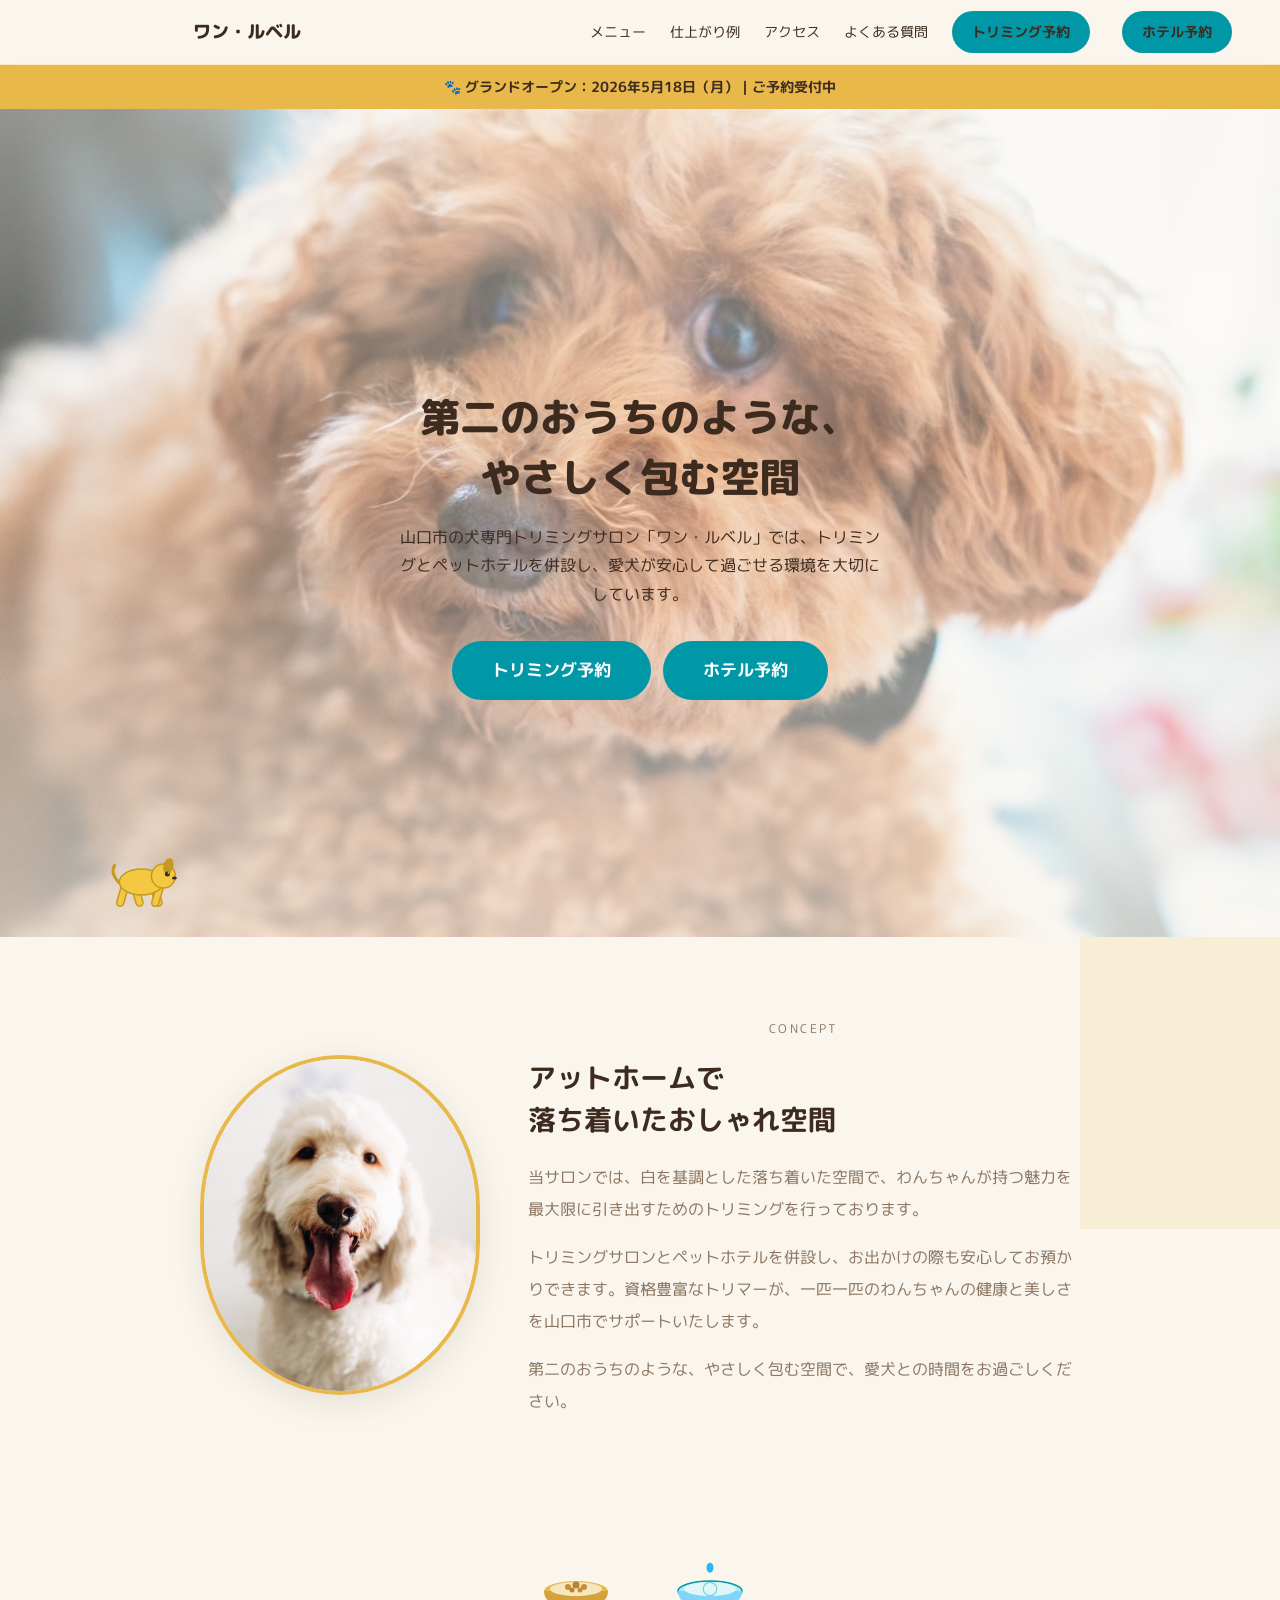
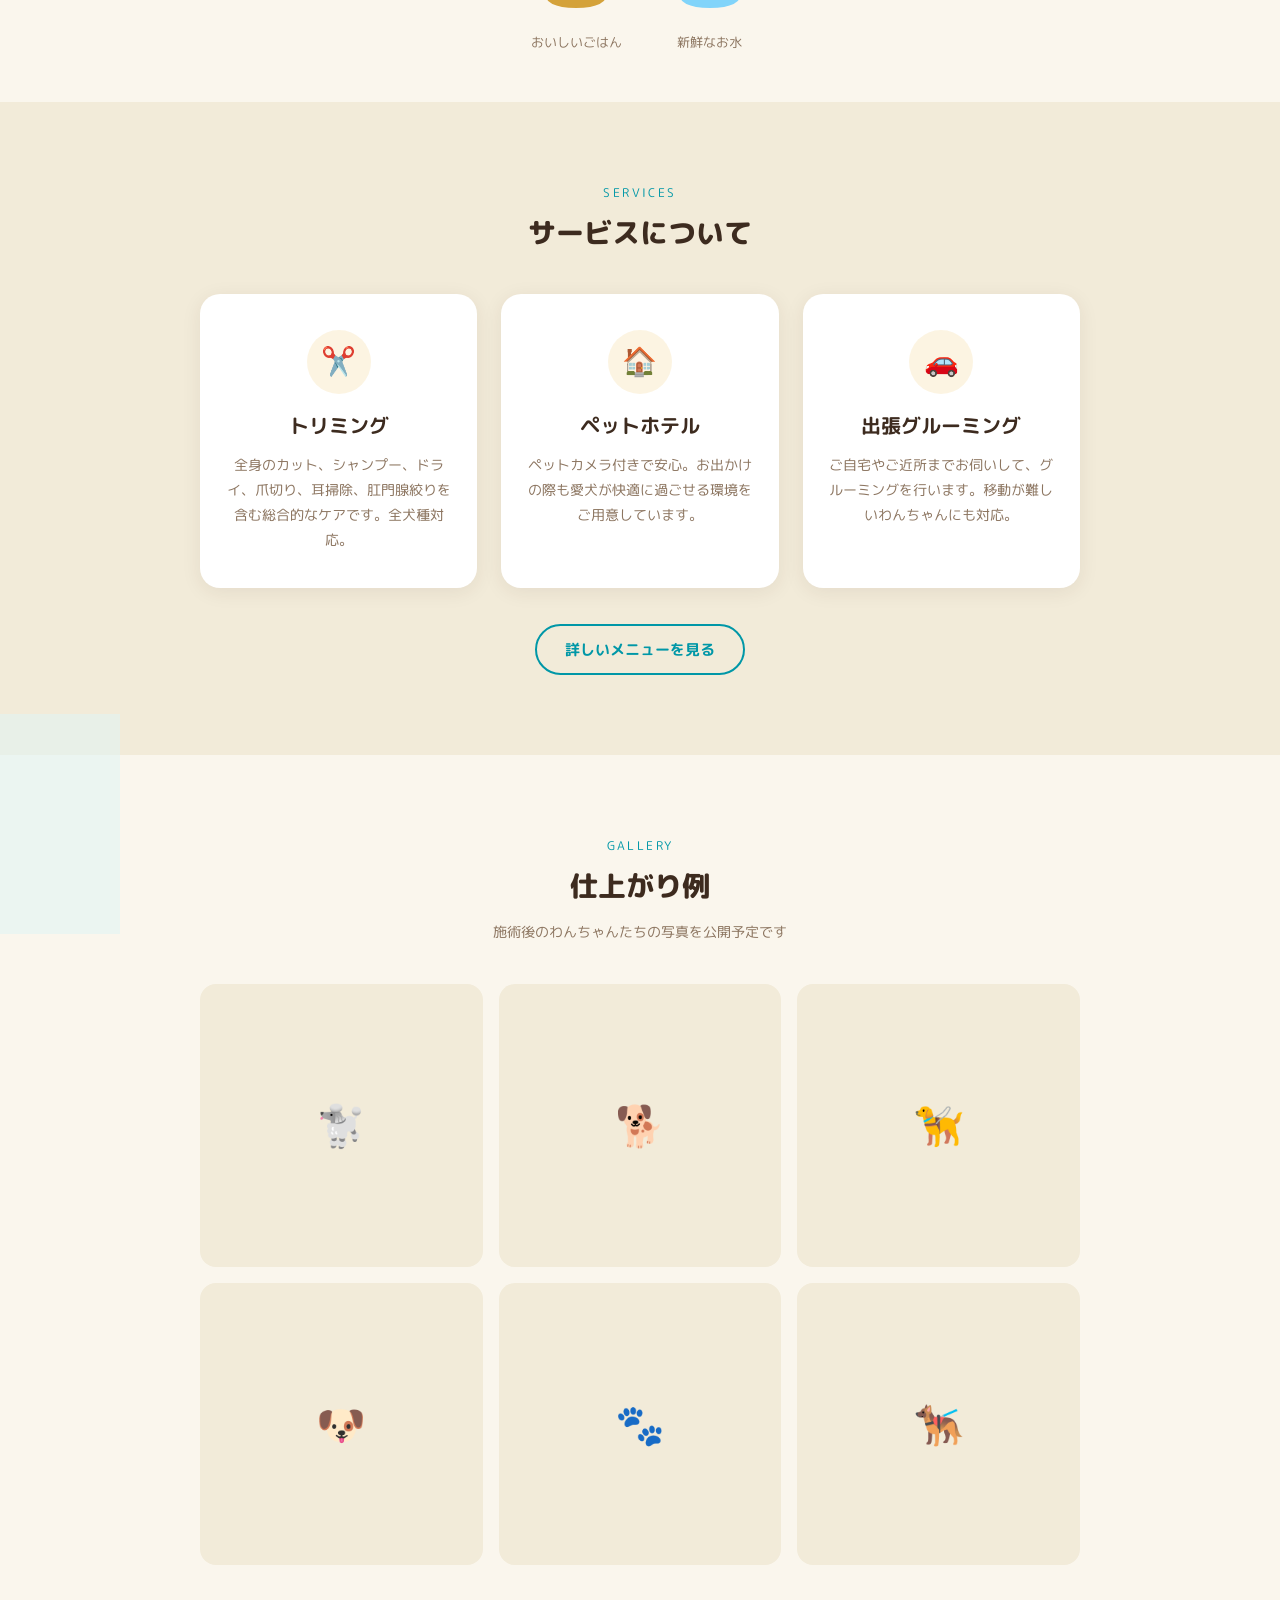
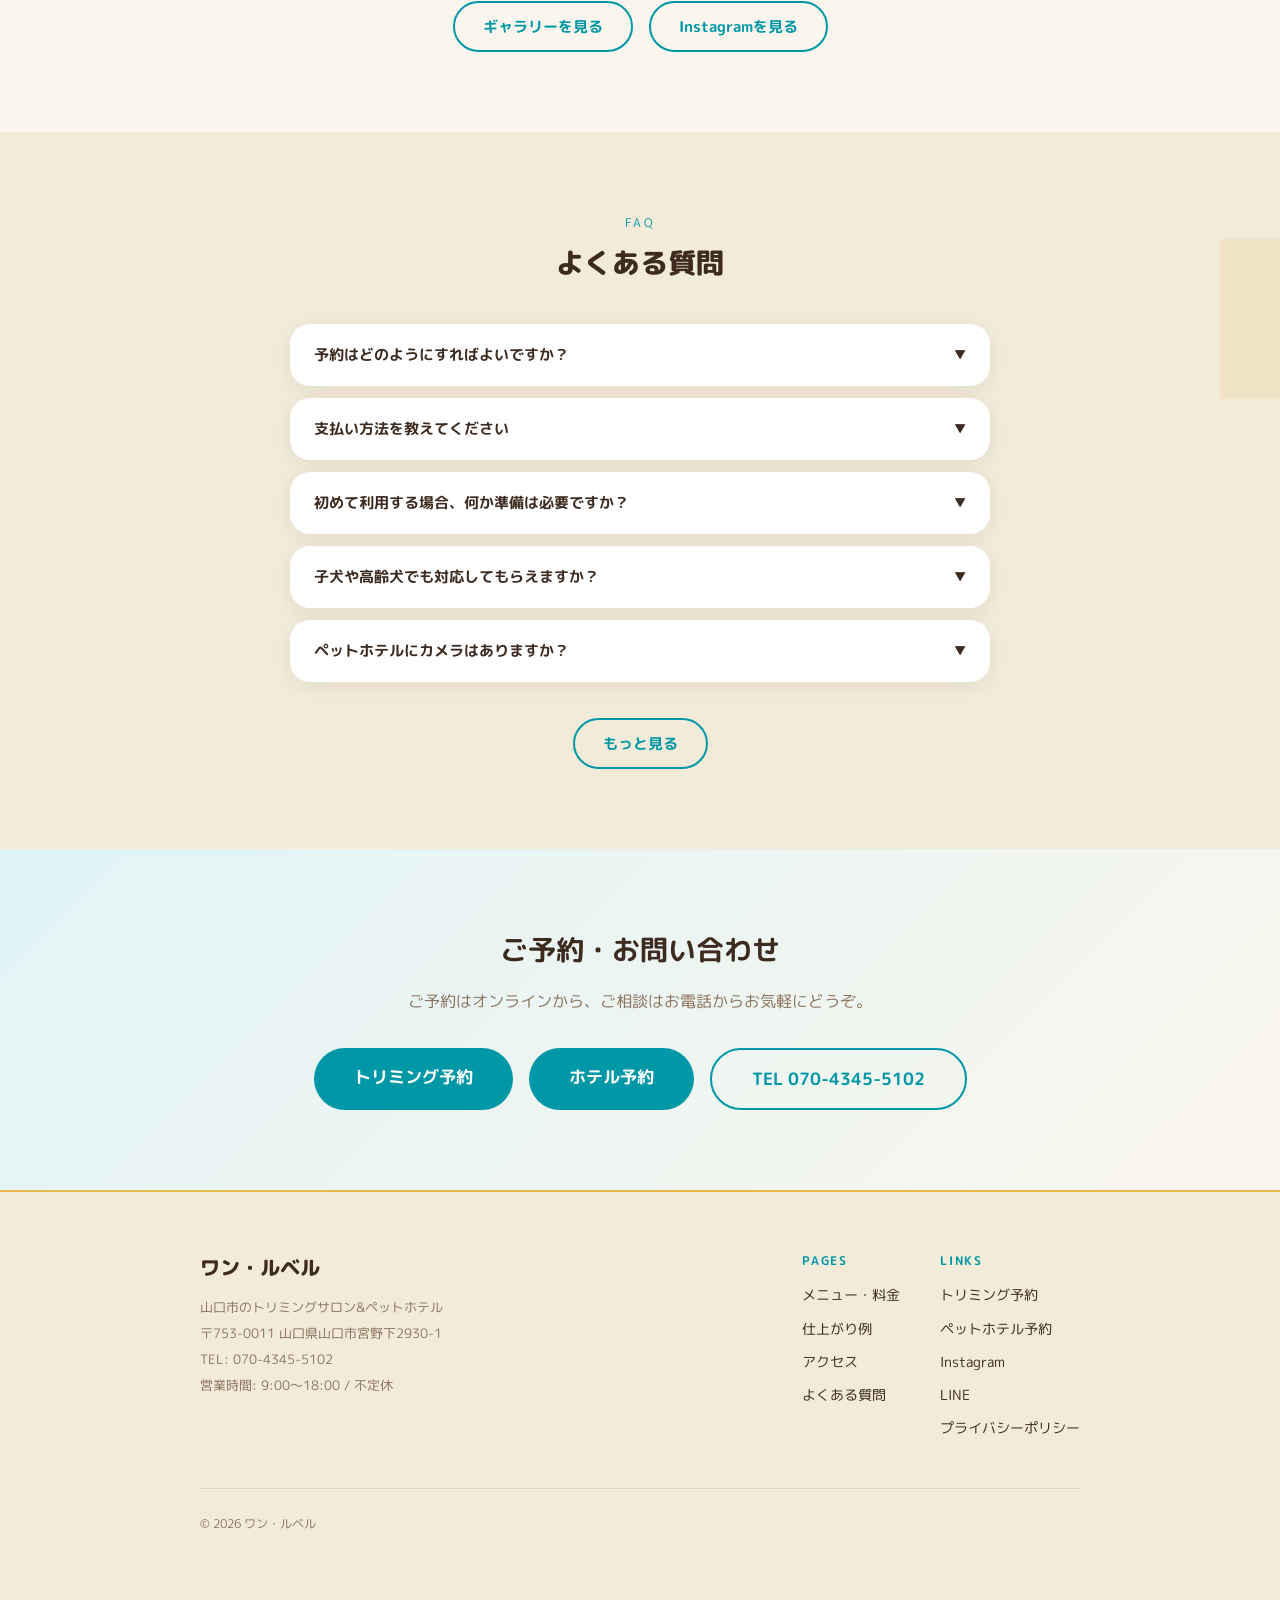
==== commit 48a64421: "feat: LINE公式アカウントリンクを全ページに追加 Co-Authored-By: Claude Opus 4.6 (1M context) <noreply@anthropic.com>" ====
--- a/index.html
+++ b/index.html
@@ -490,6 +490,7 @@
     <a href="/access">アクセス</a>
     <a href="/faq">よくある質問</a>
     <a href="https://www.instagram.com/wan.lebel" target="_blank" rel="noopener">Instagram</a>
+    <a href="https://lin.ee/ocE0d3T" target="_blank" rel="noopener">LINE</a>
     <a href="https://wanlebel.stores.jp/reserve/wanlebel-miyano/4611566" class="drawer-reserve">トリミング予約</a>
     <a href="https://wanlebel.stores.jp/reserve/wanlebel-miyano/1393808" class="drawer-reserve" target="_blank" rel="noopener noreferrer">ペットホテル予約</a>
   </nav>
@@ -777,6 +778,7 @@
             <a href="https://wanlebel.stores.jp/reserve/wanlebel-miyano/4611566" target="_blank" rel="noopener noreferrer">トリミング予約</a>
             <a href="https://wanlebel.stores.jp/reserve/wanlebel-miyano/1393808" target="_blank" rel="noopener noreferrer">ペットホテル予約</a>
             <a href="https://www.instagram.com/wan.lebel" target="_blank" rel="noopener">Instagram</a>
+            <a href="https://lin.ee/ocE0d3T" target="_blank" rel="noopener">LINE</a>
             <a href="/policy">プライバシーポリシー</a>
           </div>
         </div>
@@ -799,6 +801,9 @@
     <a href="/access"><span class="nav-icon">📍</span>アクセス</a>
     <a href="https://www.instagram.com/wan.lebel" target="_blank" rel="noopener">
       <span class="nav-icon">📷</span>Instagram
+    </a>
+    <a href="https://lin.ee/ocE0d3T" target="_blank" rel="noopener">
+      <span class="nav-icon">💬</span>LINE
     </a>
   </nav>
 
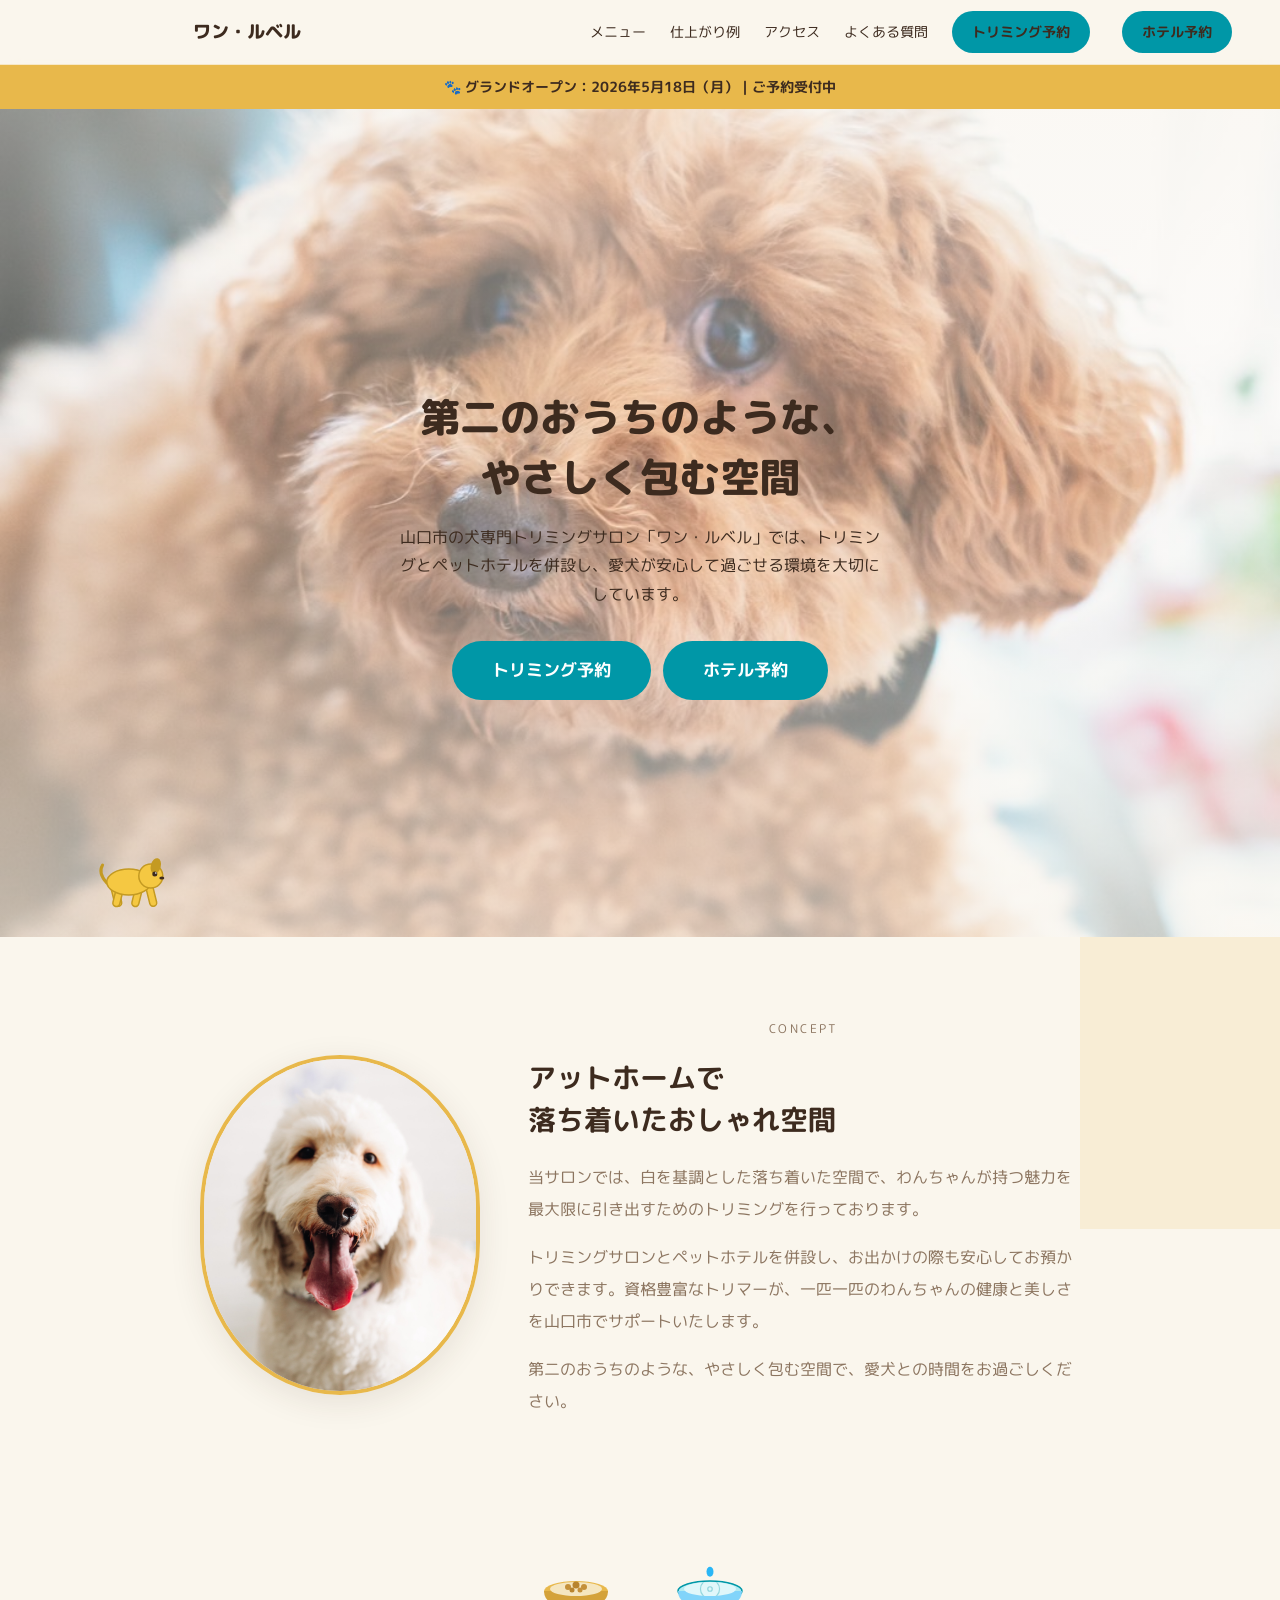
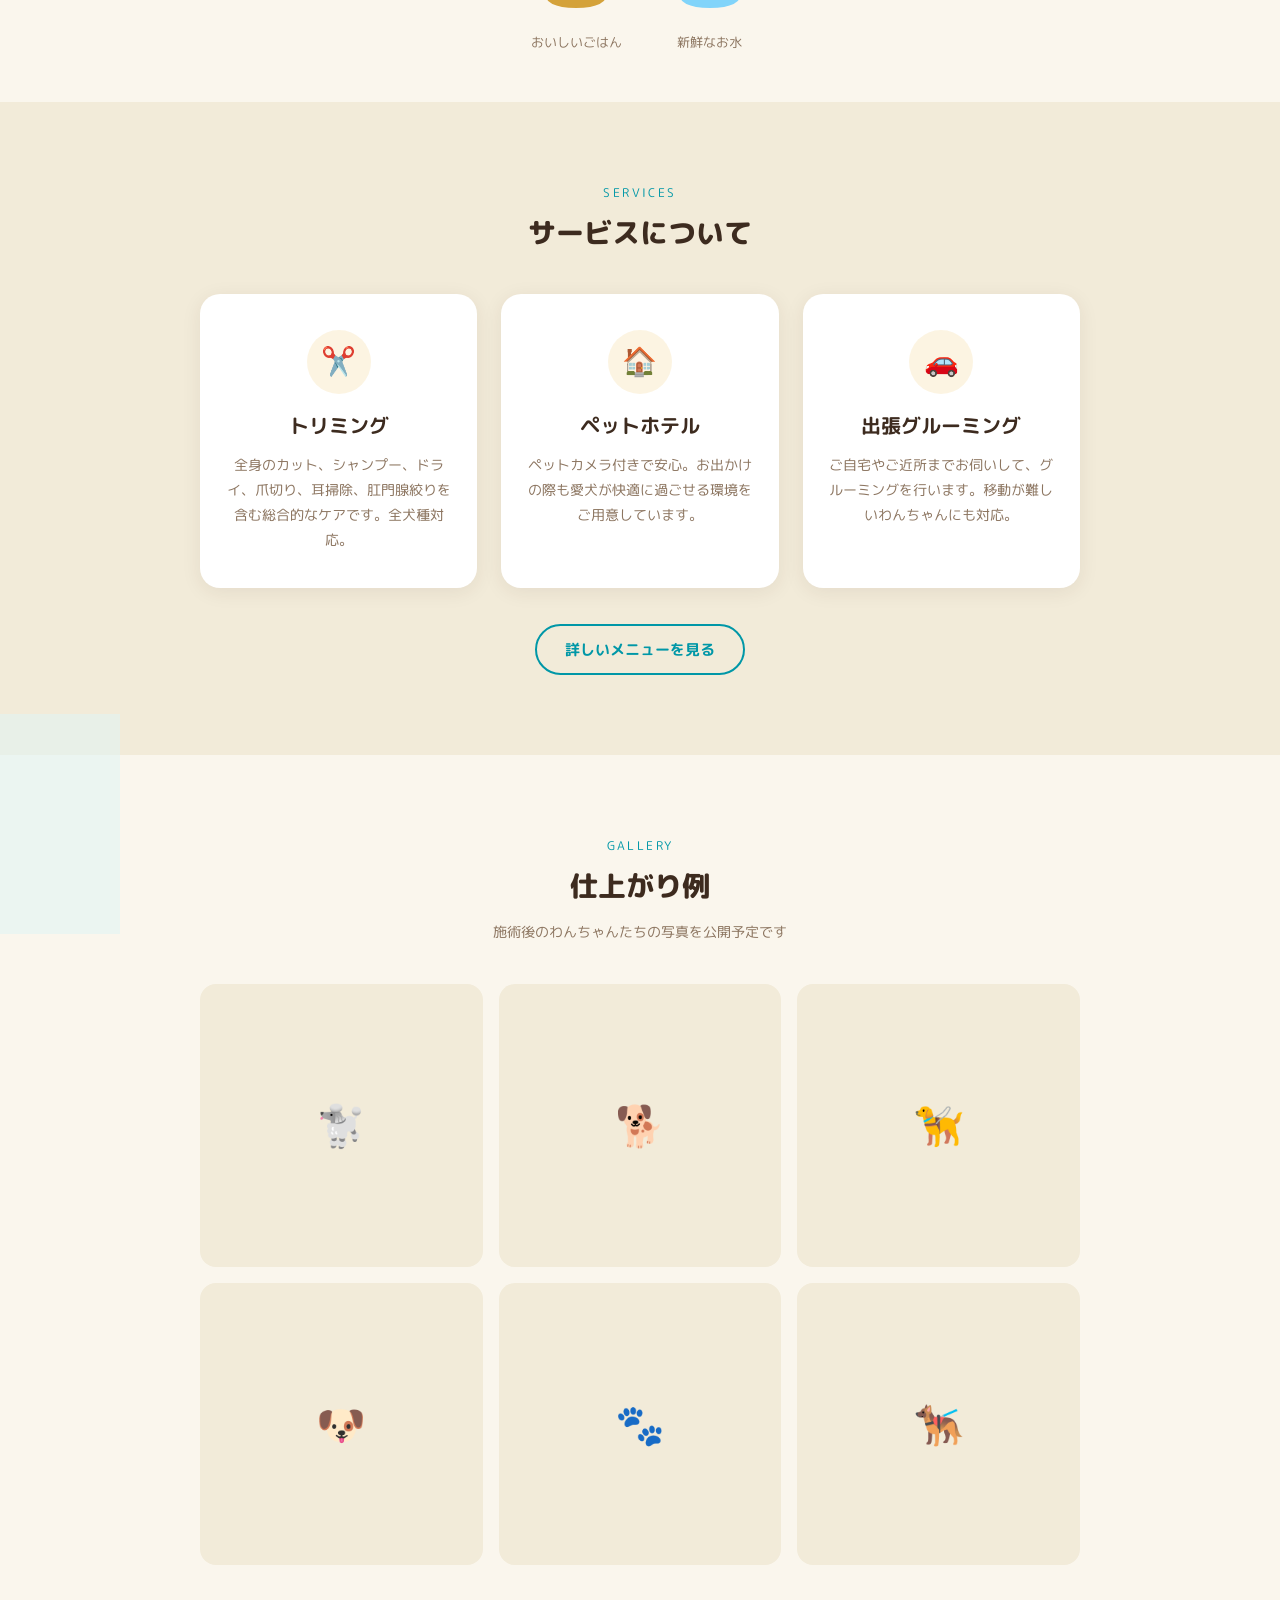
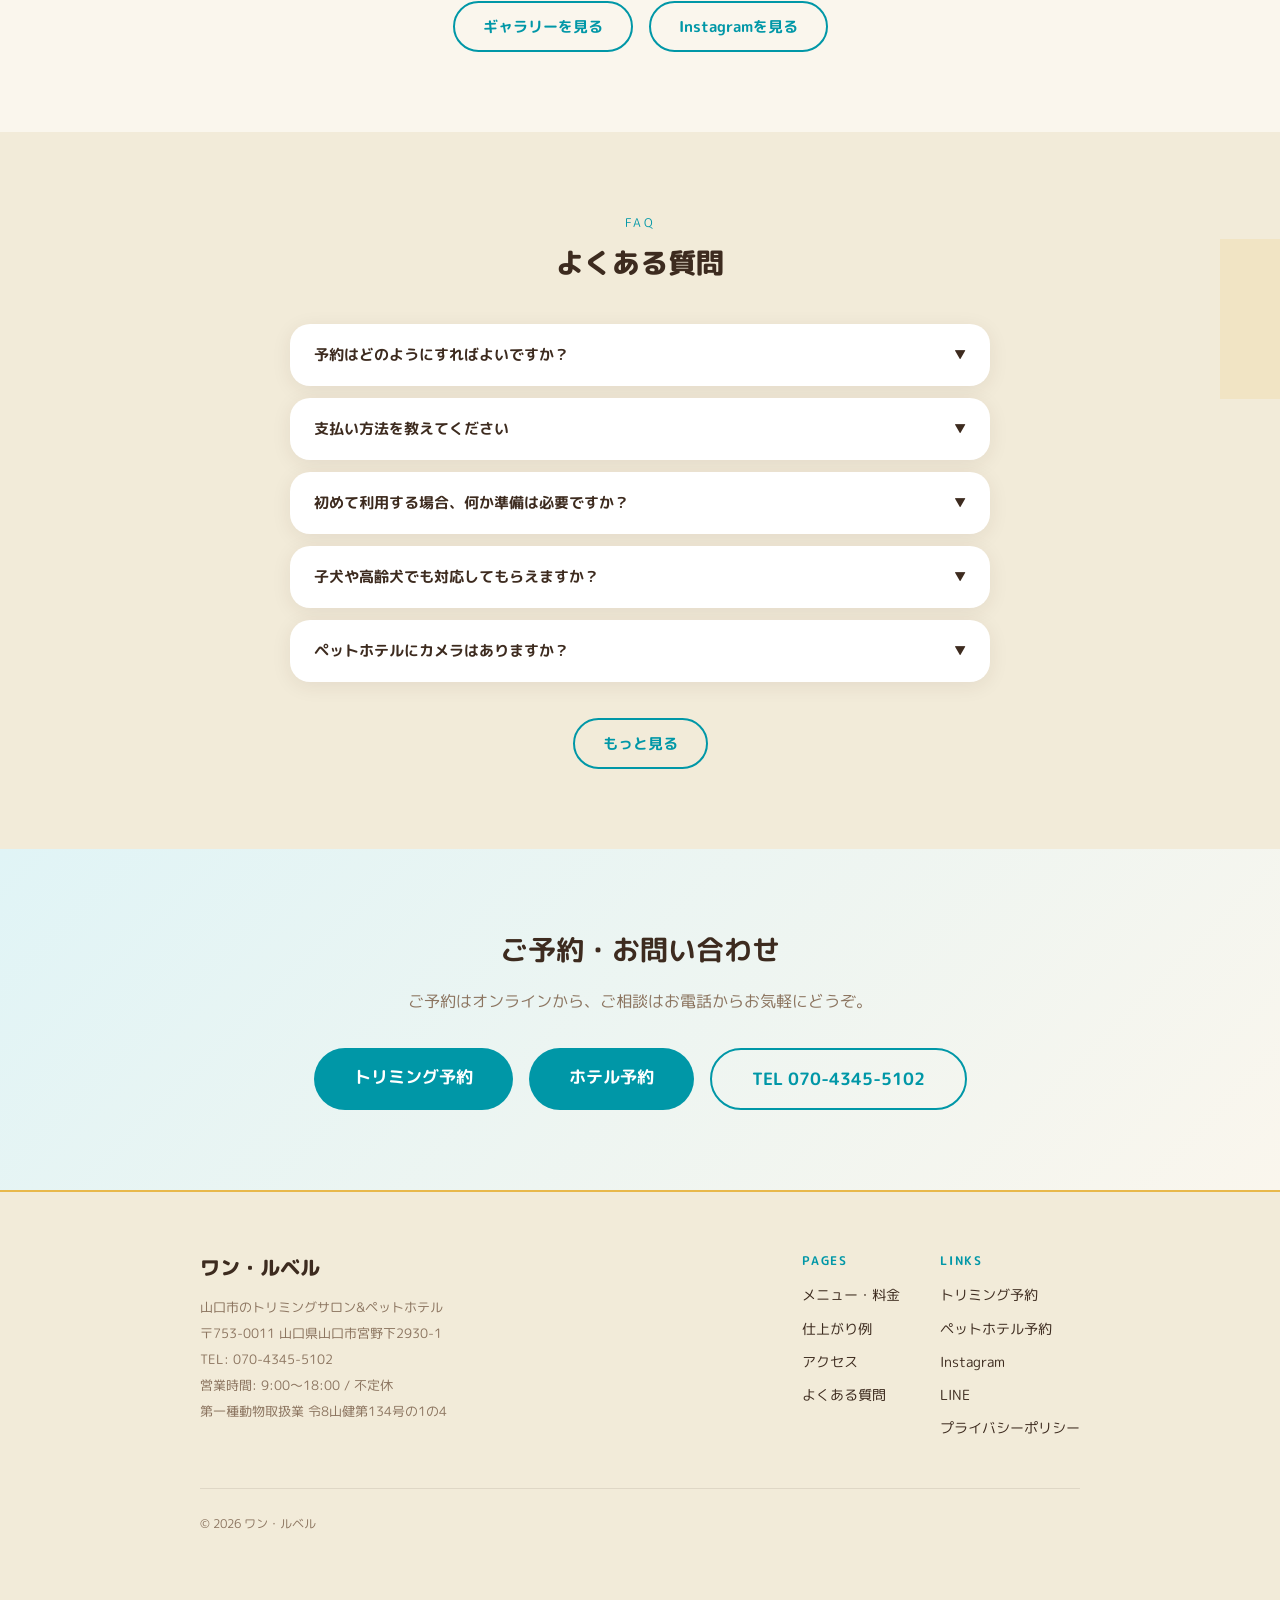
==== commit b3862868: "fix: ペットカメラQ&A削除・第一種動物取扱業登録番号をフッターに追加 Co-Authored-By: Claude Opus 4.6 (1M context) <noreply@anthropi" ====
--- a/index.html
+++ b/index.html
@@ -763,7 +763,8 @@
           <p>山口市のトリミングサロン&amp;ペットホテル<br>
              〒753-0011 山口県山口市宮野下2930-1<br>
              TEL: <a href="tel:07043455102" style="color: inherit;">070-4345-5102</a><br>
-             営業時間: 9:00〜18:00 / 不定休</p>
+             営業時間: 9:00〜18:00 / 不定休<br>
+             第一種動物取扱業 令8山健第134号の1の4</p>
         </div>
         <div class="footer-links">
           <div class="footer-links-group">
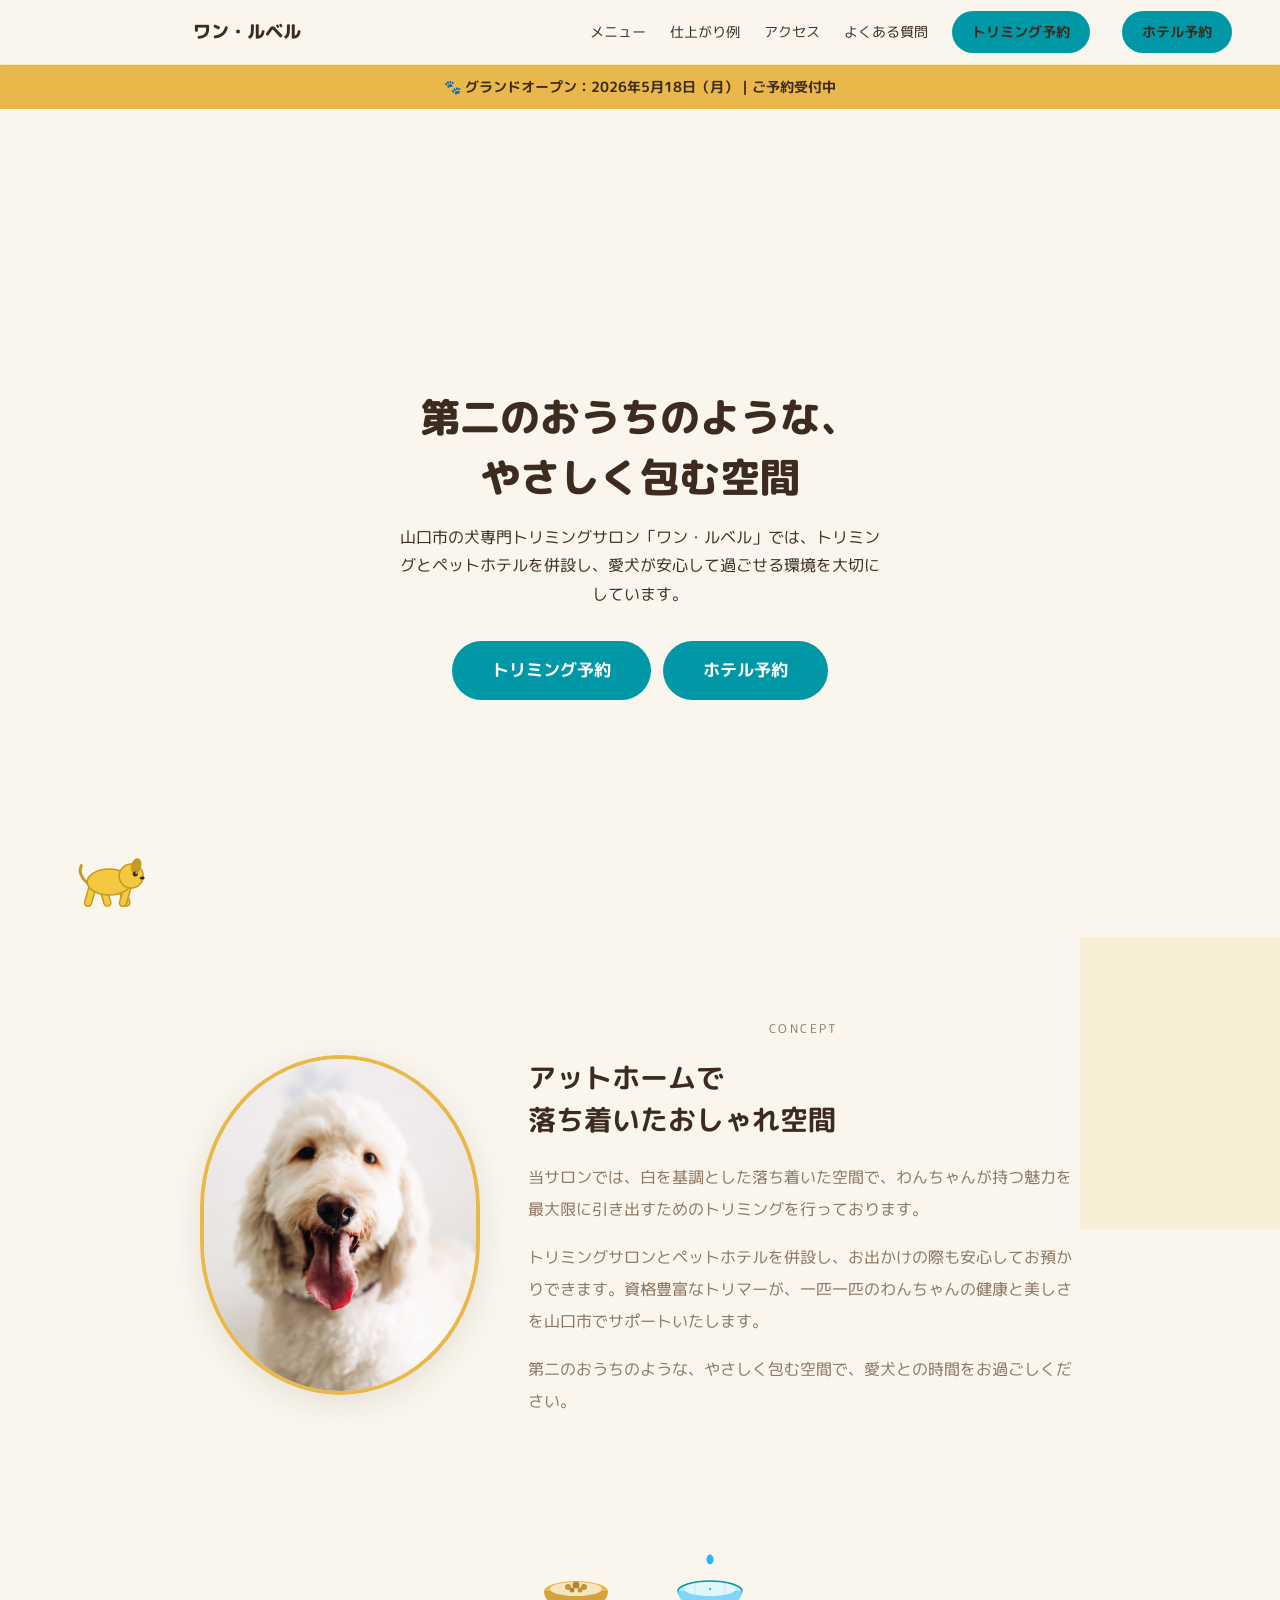
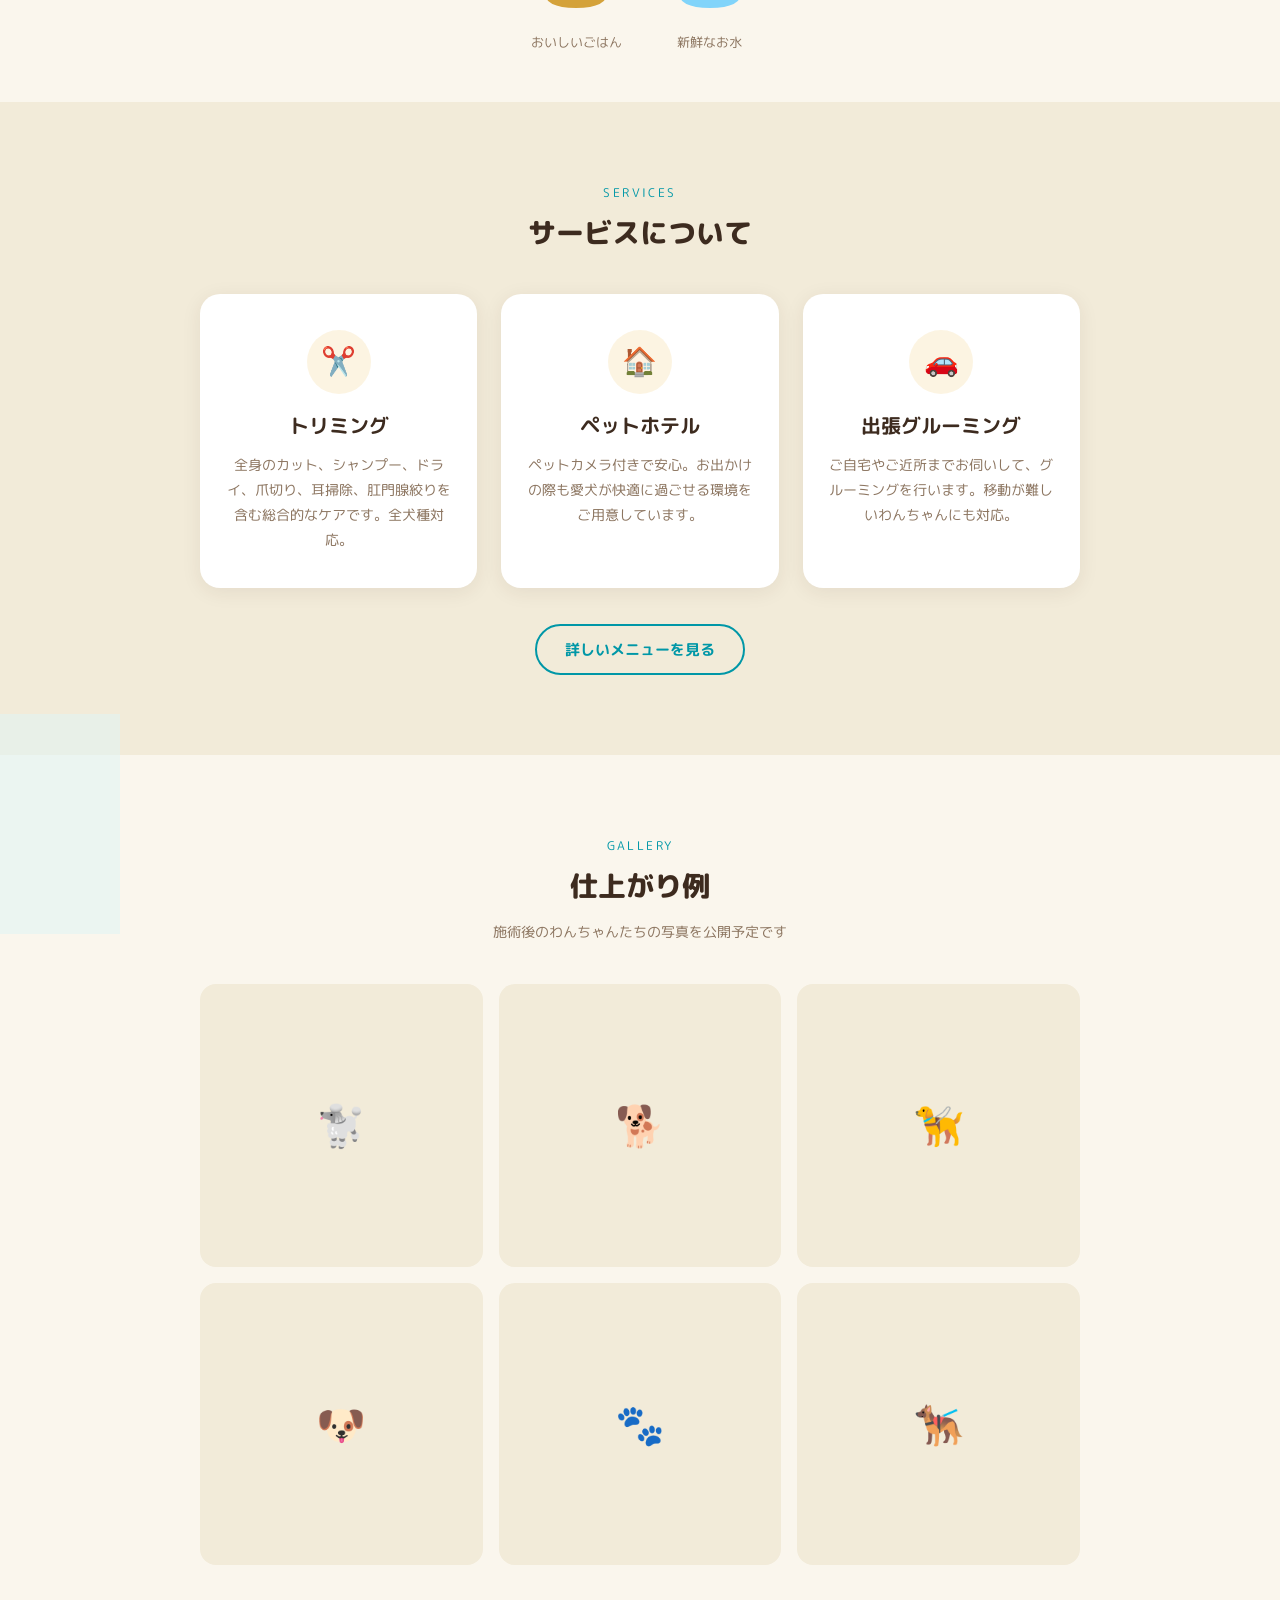
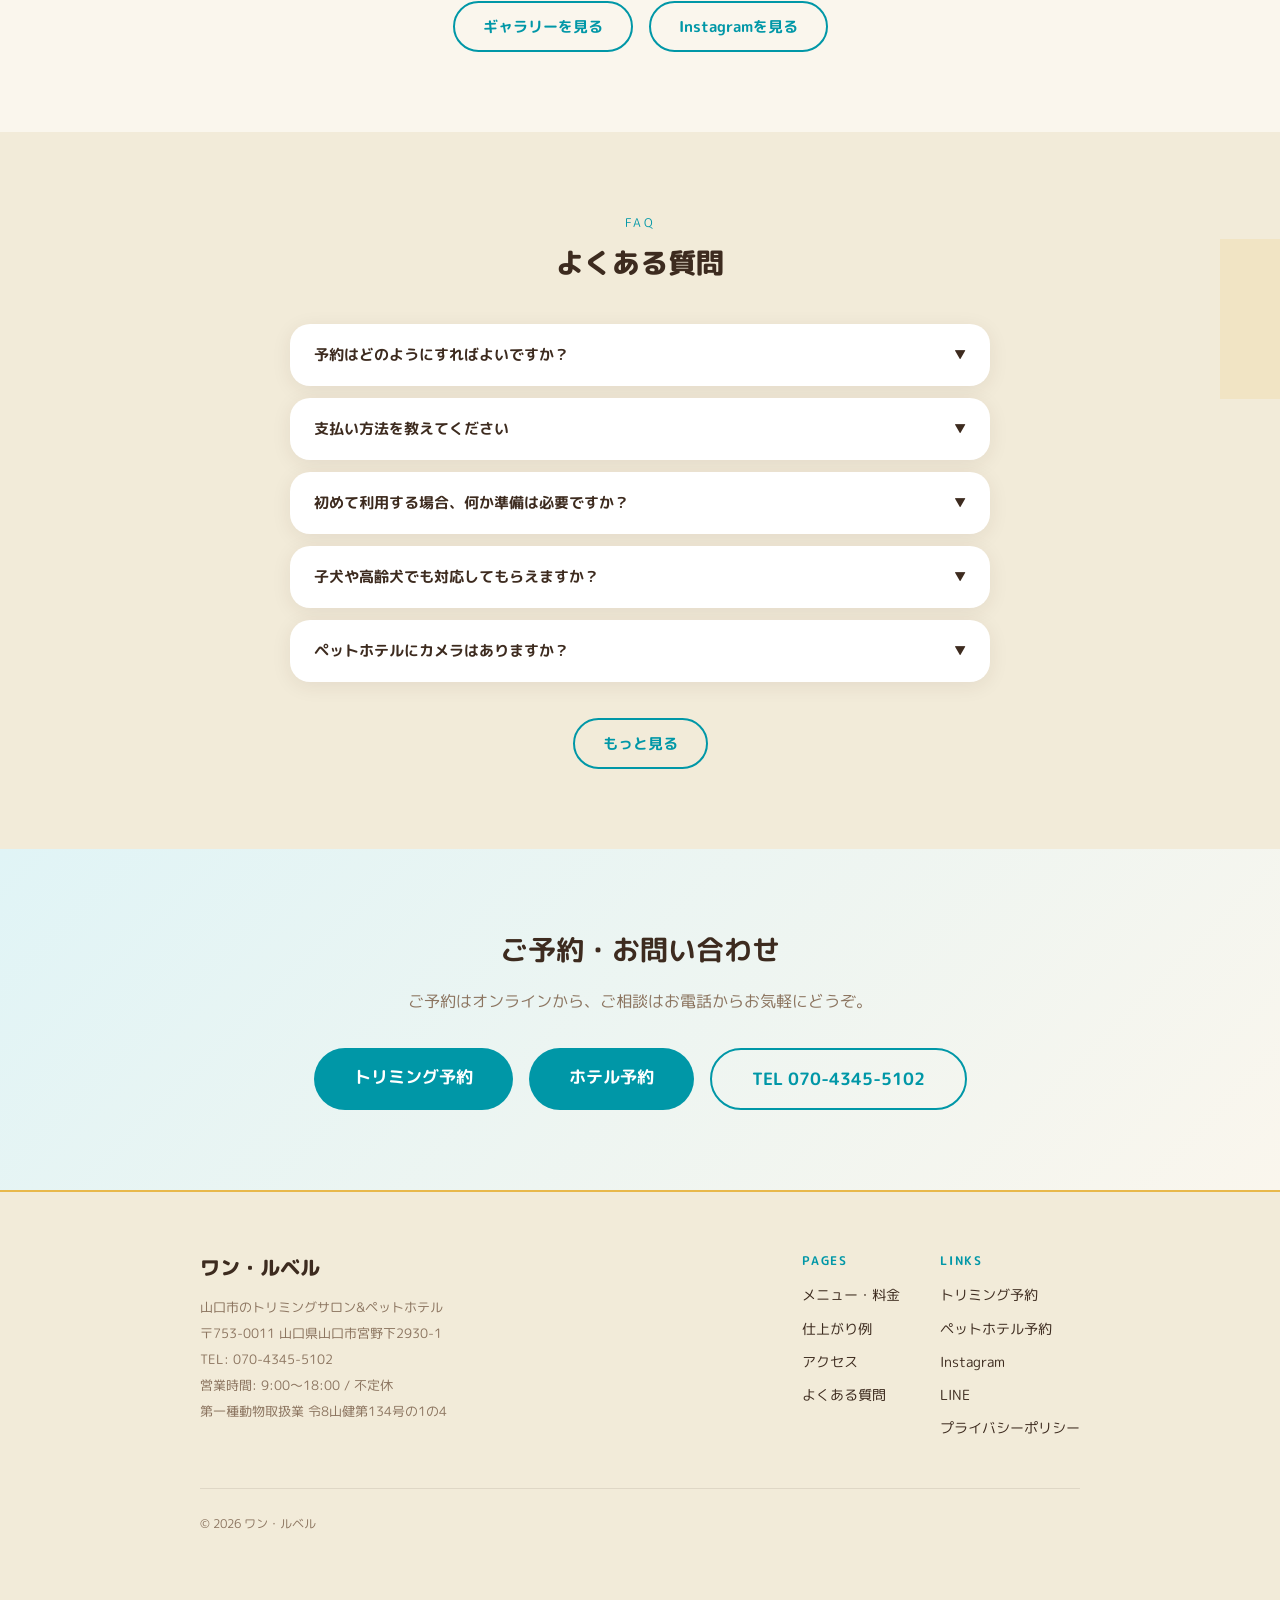
==== commit 93f8b802: "feat: FVをCSS-onlyスライドショーに変更（4枚フェード切替） Co-Authored-By: Claude Sonnet 4.6 <noreply@anthropic.com>" ====
--- a/index.html
+++ b/index.html
@@ -104,12 +104,13 @@
       overflow: hidden;
       background: var(--cream);
     }
-    .hero-bg {
+    .hero-slide {
       position: absolute; inset: 0;
-      background: url('/assets/img/hero-dog.jpg') center/cover no-repeat;
-      animation: heroZoom 18s ease-in-out infinite alternate;
-    }
-    .hero-bg::after {
+      background-size: cover; background-position: center;
+      opacity: 0;
+      animation: heroSlide 20s ease-in-out infinite;
+    }
+    .hero-slide::after {
       content: '';
       position: absolute; inset: 0;
       background: linear-gradient(
@@ -119,9 +120,29 @@
         rgba(250,246,237,0.65) 100%
       );
     }
-    @keyframes heroZoom {
-      0%   { transform: scale(1); }
-      100% { transform: scale(1.08); }
+    .hero-slide:nth-child(1) {
+      background-image: url('/assets/img/hero-dog.jpg');
+      animation-delay: 0s;
+    }
+    .hero-slide:nth-child(2) {
+      background-image: url('/assets/img/exterior-front.jpg');
+      animation-delay: 5s;
+    }
+    .hero-slide:nth-child(3) {
+      background-image: url('/assets/img/trimming-corgi.jpg');
+      animation-delay: 10s;
+    }
+    .hero-slide:nth-child(4) {
+      background-image: url('/assets/img/trimming-poodle.jpg');
+      animation-delay: 15s;
+    }
+    /* 20s total = 4 slides x 5s each */
+    @keyframes heroSlide {
+      0%    { opacity: 0; transform: scale(1); }
+      2%    { opacity: 1; }
+      23%   { opacity: 1; }
+      25%   { opacity: 0; transform: scale(1.08); }
+      100%  { opacity: 0; transform: scale(1); }
     }
     .hero-content {
       position: relative; z-index: 2;
@@ -510,7 +531,10 @@
 
     <!-- ── 1. Hero ── -->
     <section class="hero">
-      <div class="hero-bg"></div>
+      <div class="hero-slide"></div>
+      <div class="hero-slide"></div>
+      <div class="hero-slide"></div>
+      <div class="hero-slide"></div>
       <div class="hero-content fade-in">
         <h1>第二のおうちのような、<br>やさしく包む空間</h1>
         <p>山口市の犬専門トリミングサロン「ワン・ルベル」では、トリミングとペットホテルを併設し、愛犬が安心して過ごせる環境を大切にしています。</p>
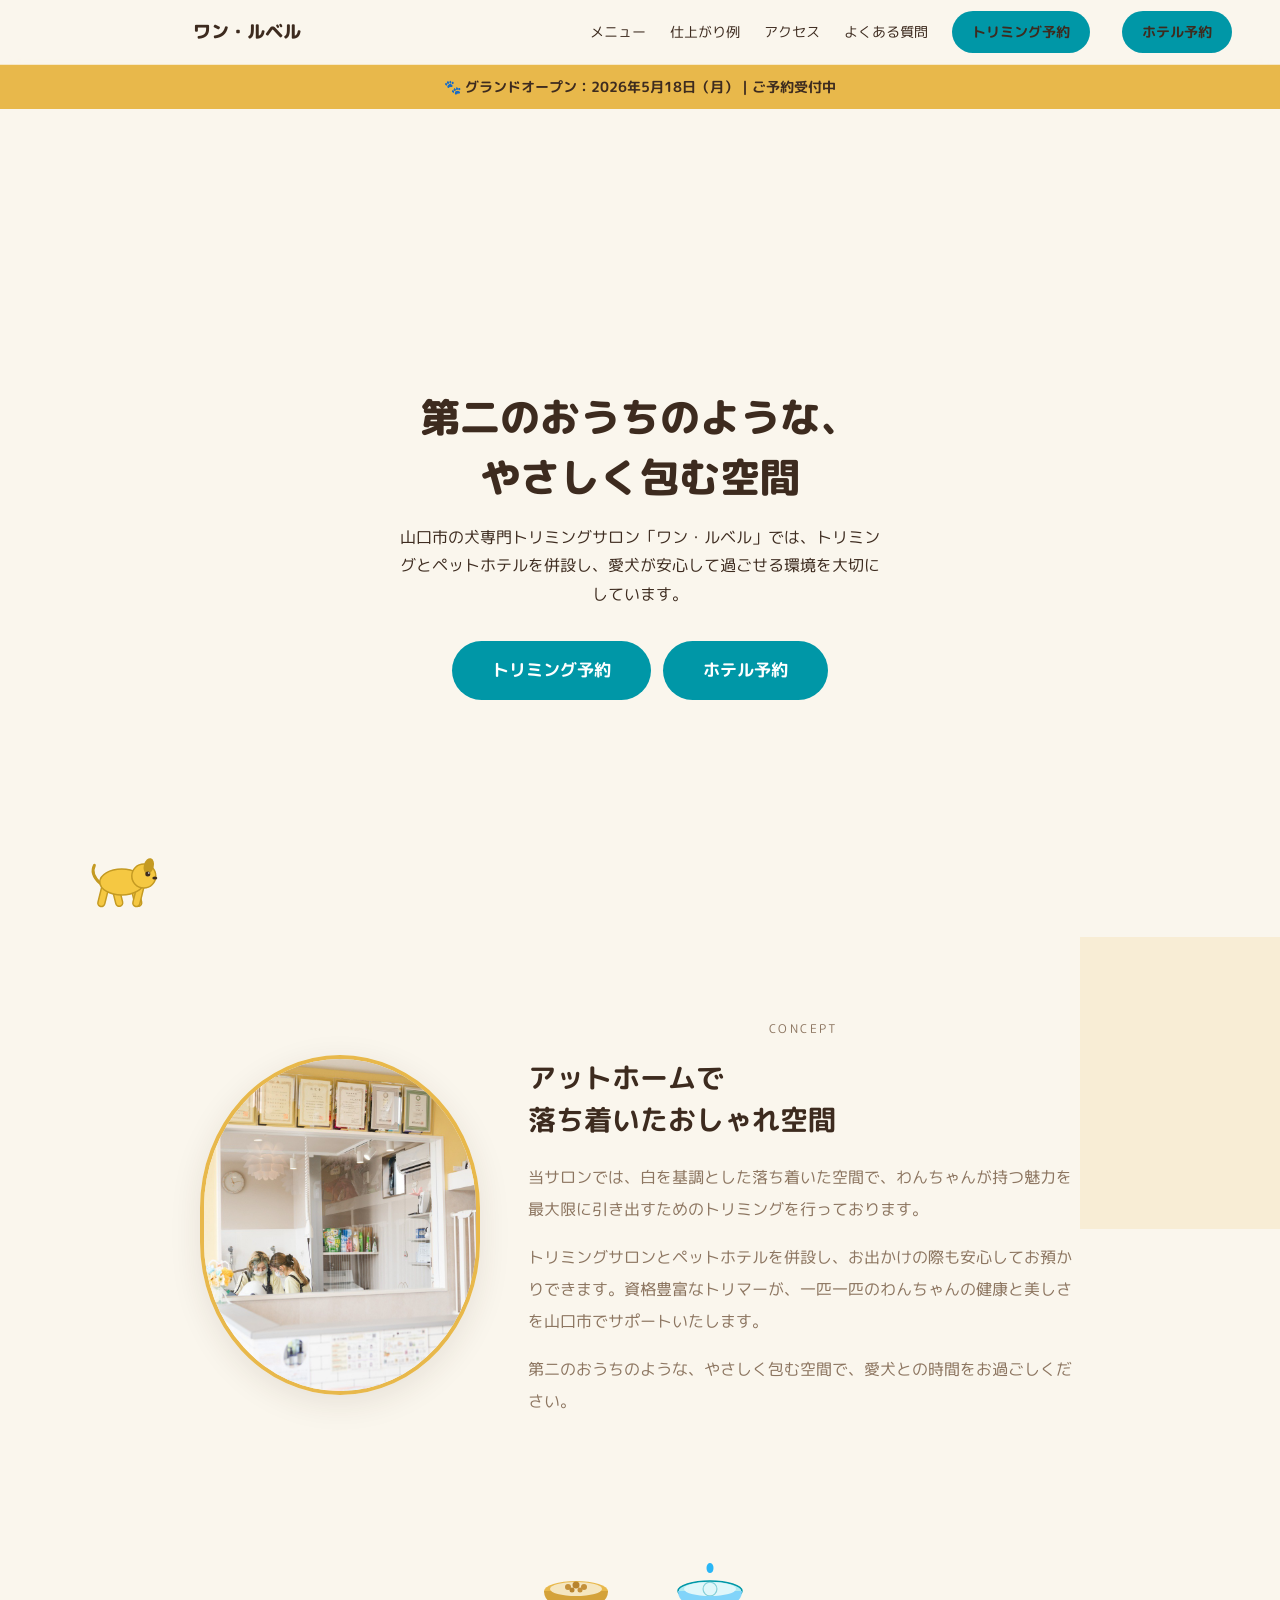
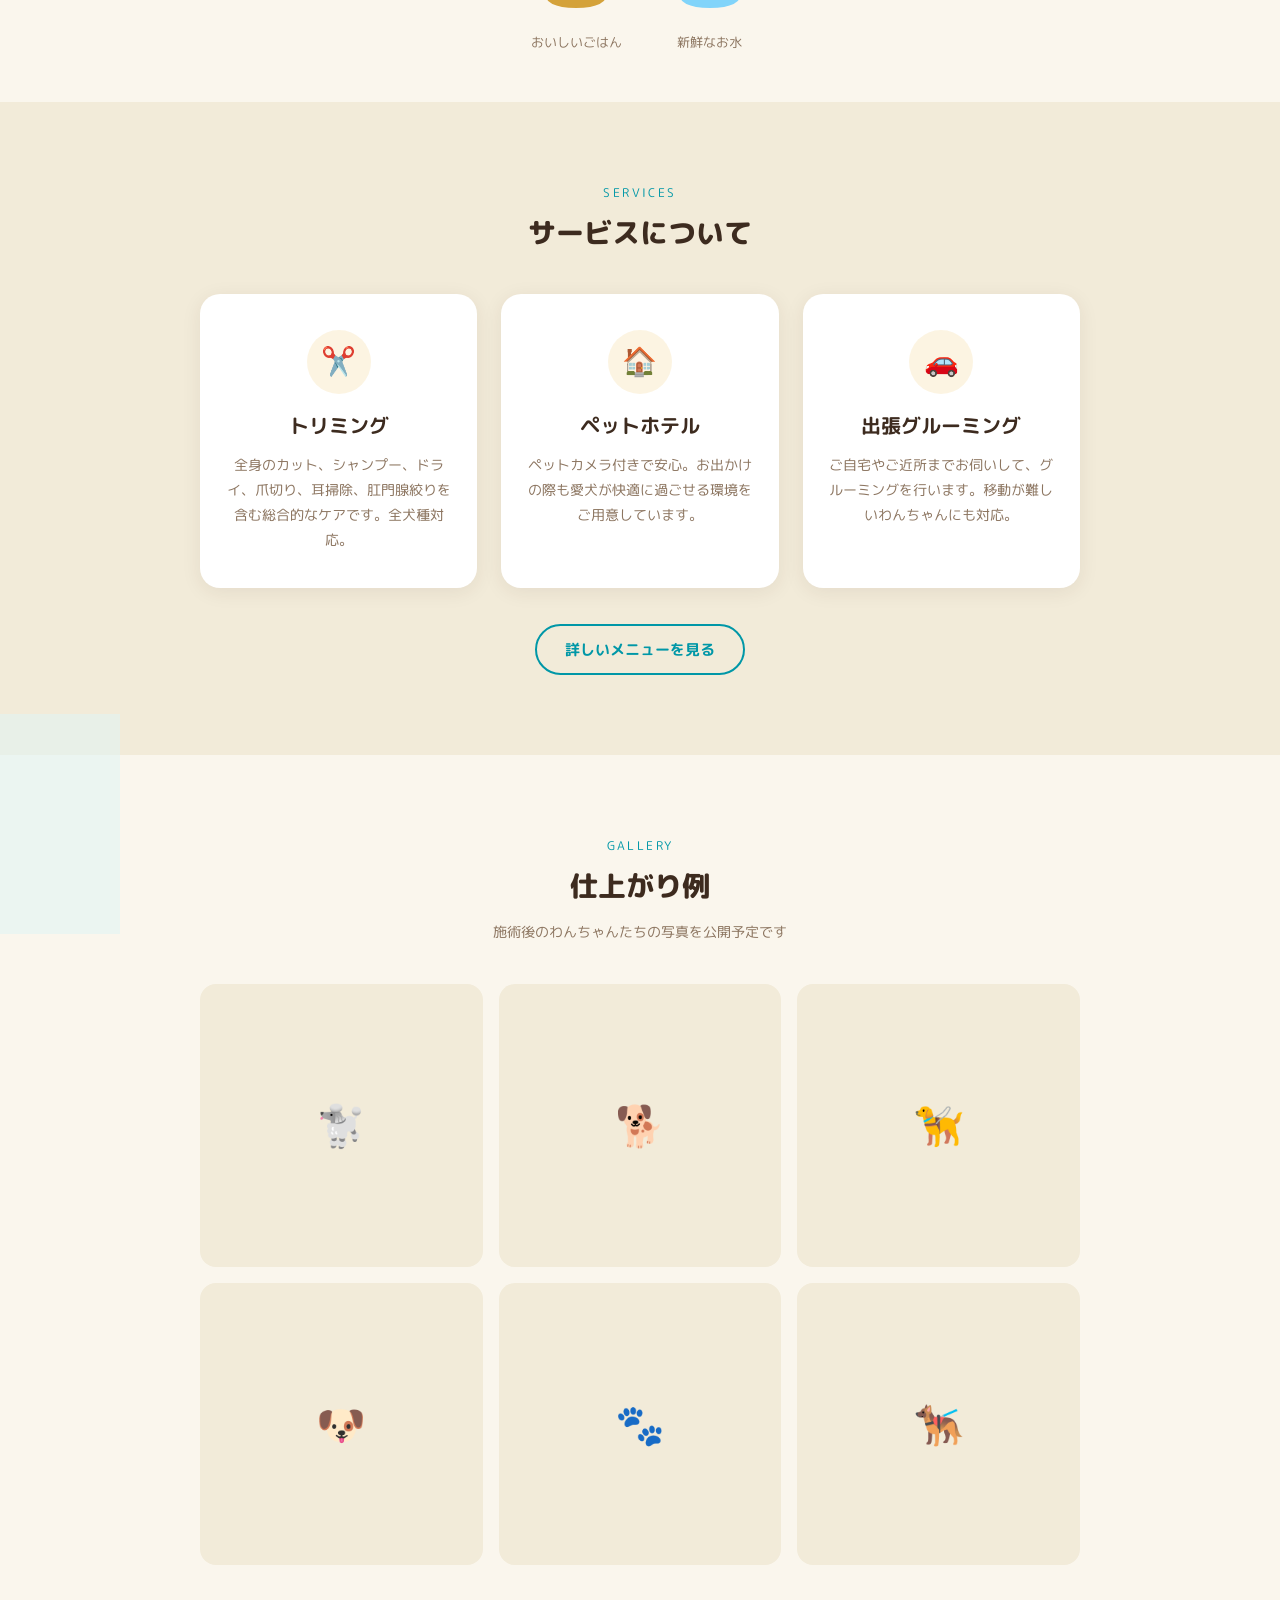
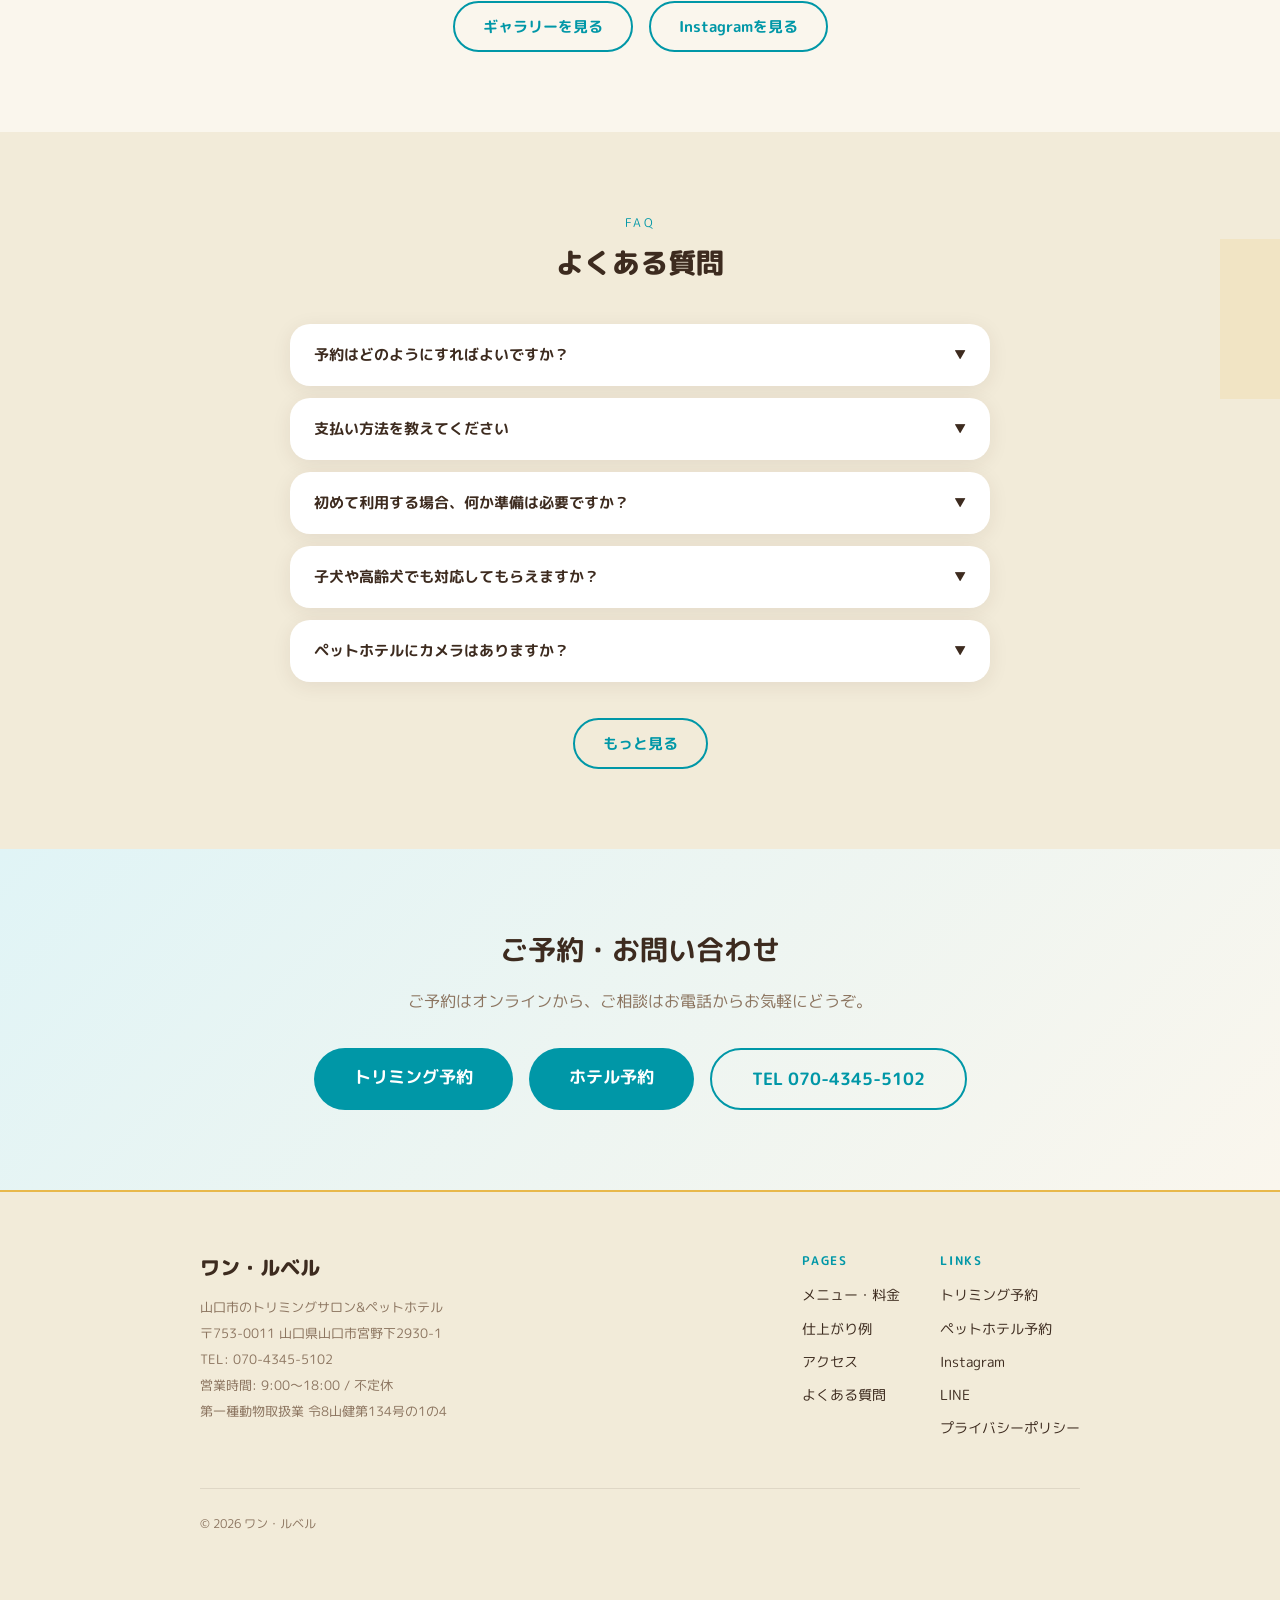
==== commit 09a67323: "fix: コンセプトセクション画像を店内写真に差し替え" ====
--- a/index.html
+++ b/index.html
@@ -584,7 +584,7 @@
       <div class="wrap">
         <div class="concept-inner fade-in">
           <div class="concept-photo">
-            <img src="/assets/img/dog-fluffy.jpg" alt="ふわふわの犬">
+            <img src="/assets/img/interior-reception.jpg" alt="ワン・ルベルの店内">
           </div>
           <div class="concept-text">
             <p class="section-eyebrow">Concept</p>
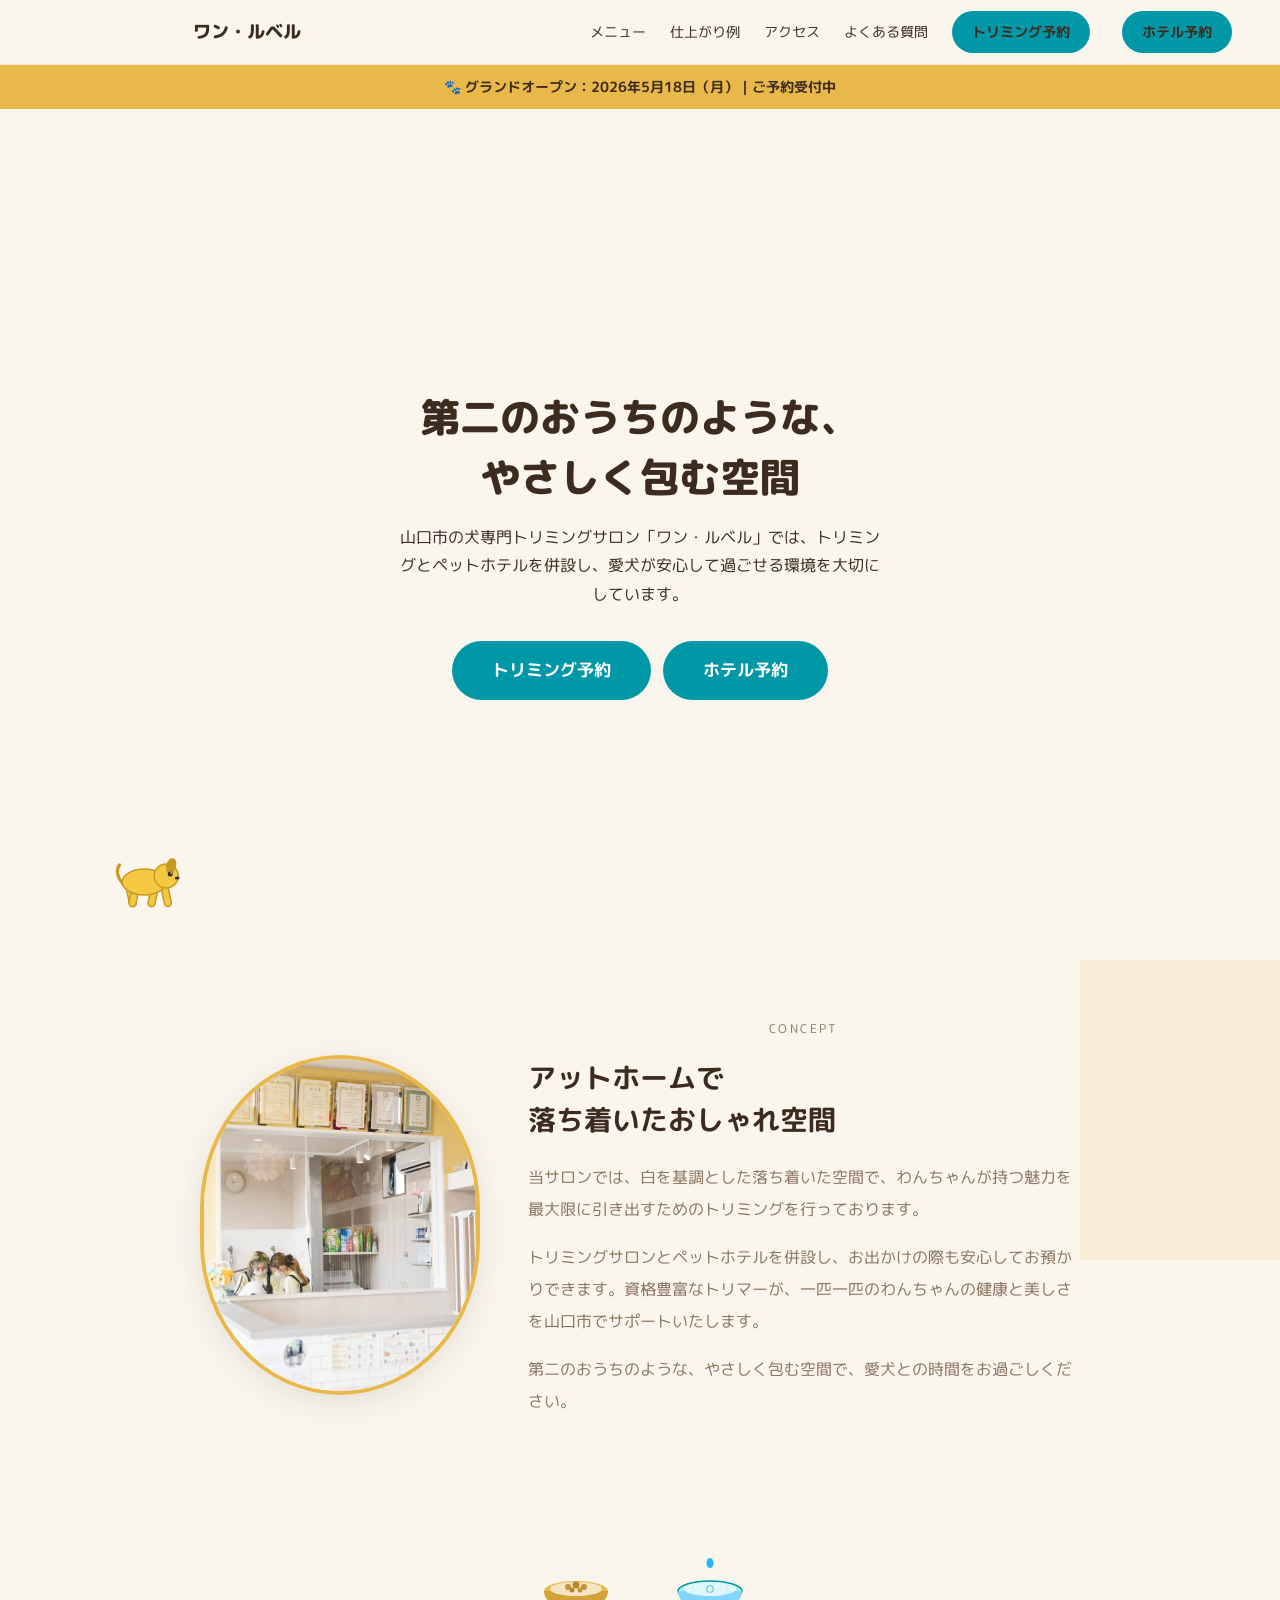
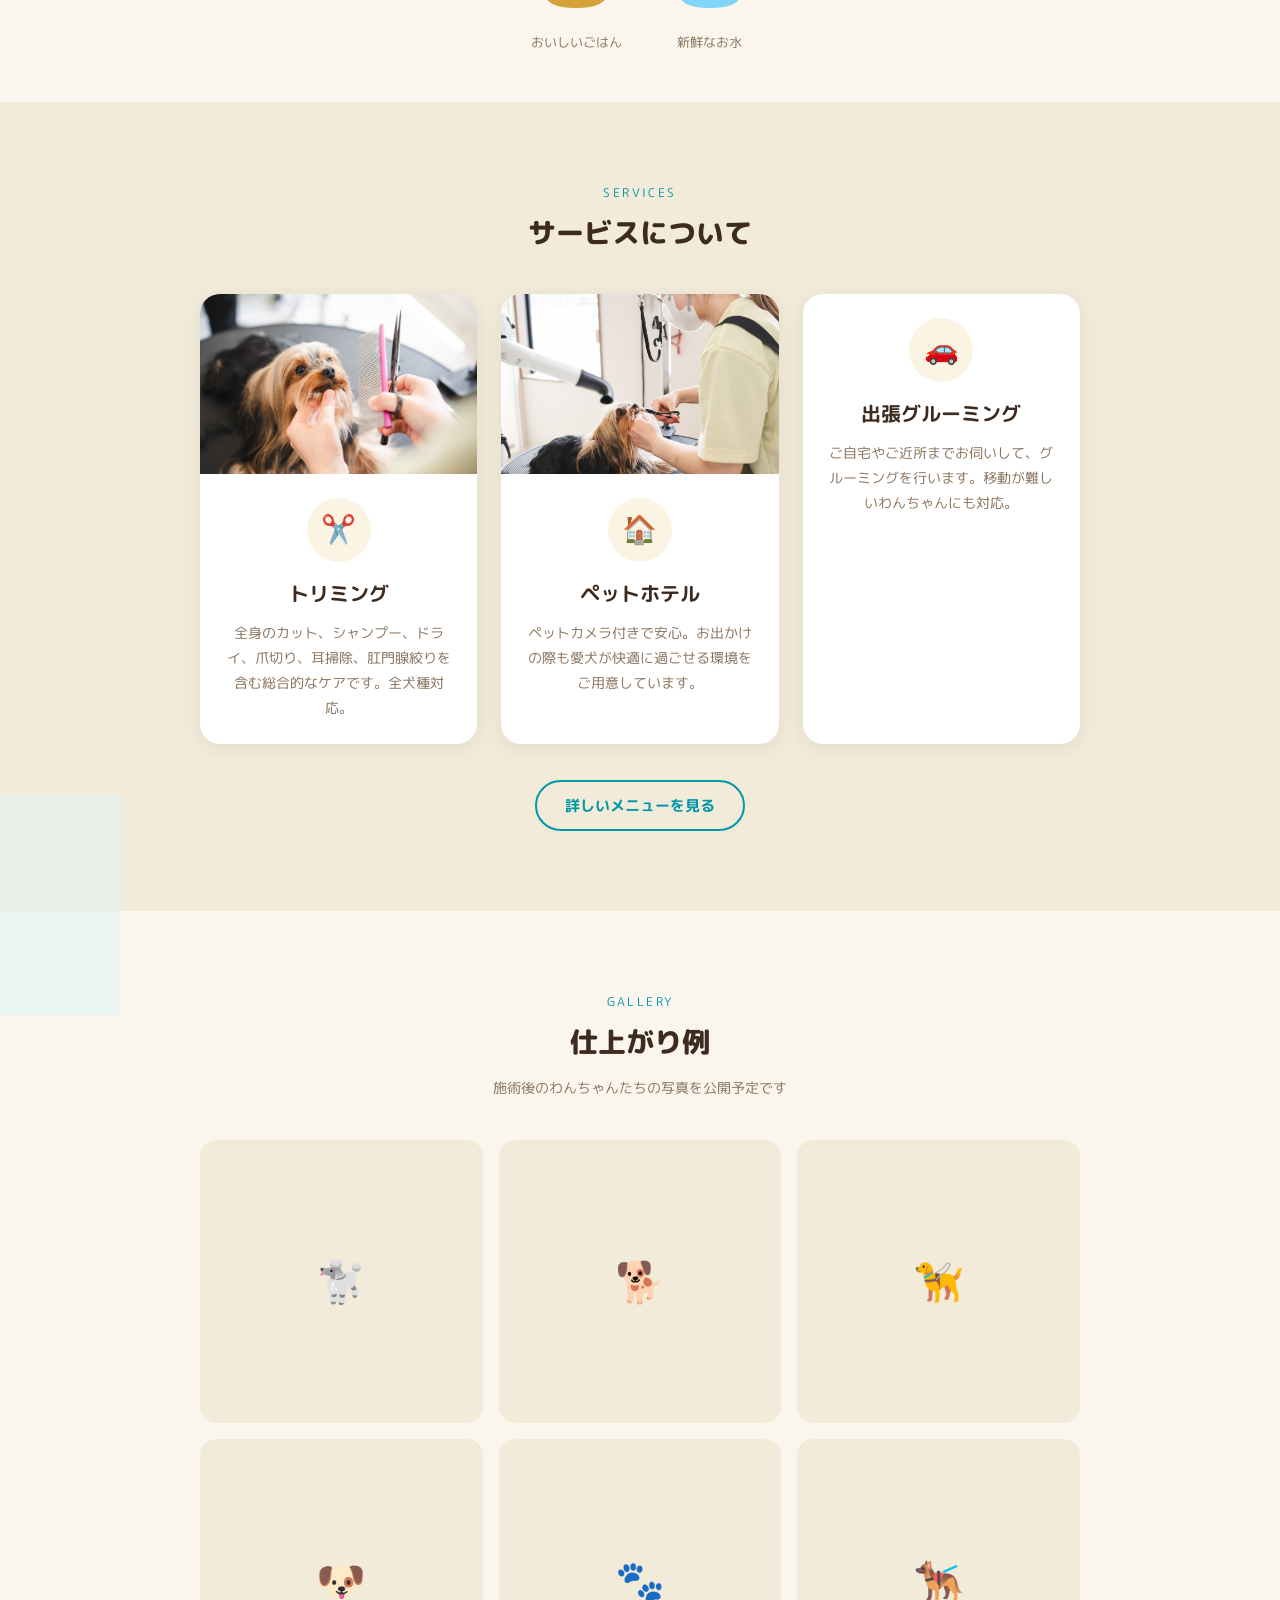
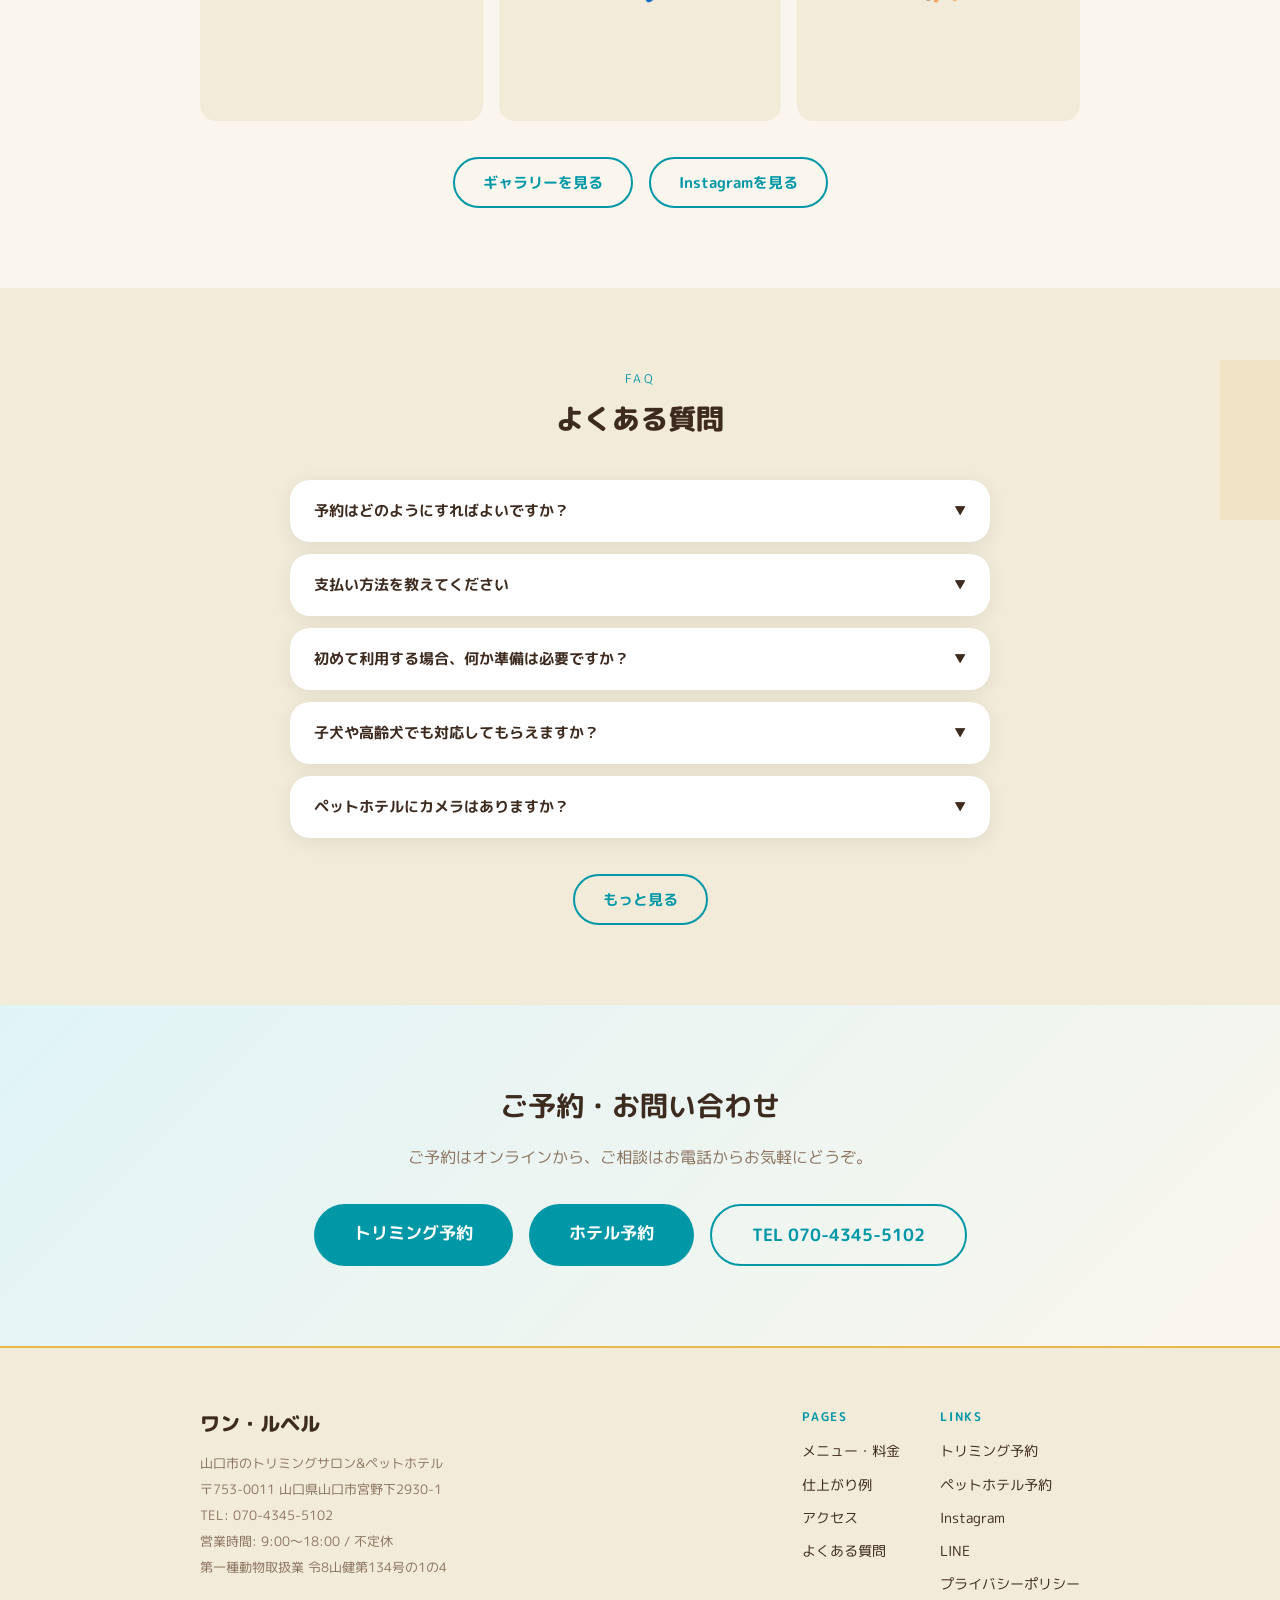
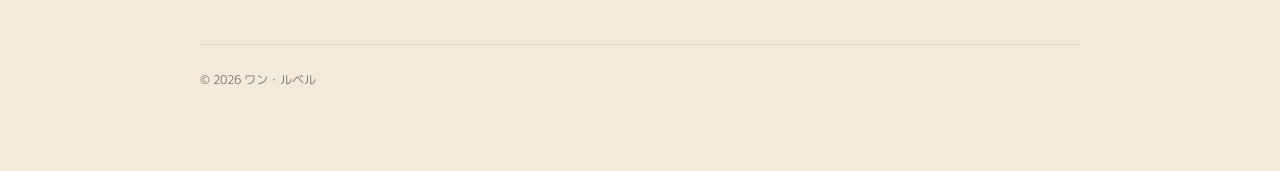
==== commit c81096bc: "feat: サービスカードにトリミング施術写真を追加 Co-Authored-By: Claude Sonnet 4.6 <noreply@anthropic.com>" ====
--- a/index.html
+++ b/index.html
@@ -315,8 +315,7 @@
     .service-card {
       background: var(--white);
       border-radius: var(--radius-card);
-      padding: 36px 24px;
-      text-align: center;
+      overflow: hidden;
       box-shadow: var(--shadow-card);
       transition: transform 0.25s, box-shadow 0.25s;
     }
@@ -334,6 +333,12 @@
       align-items: center;
       justify-content: center;
       font-size: 28px;
+    }
+    .service-card-img {
+      width: 100%; height: 180px; object-fit: cover;
+    }
+    .service-card-body {
+      padding: 24px; text-align: center;
     }
     .service-card h3 {
       margin-bottom: 12px;
@@ -665,19 +670,27 @@
         <h2 class="section-title fade-in">サービスについて</h2>
         <div class="services-grid">
           <div class="service-card fade-in">
-            <div class="service-icon-circle">✂️</div>
-            <h3>トリミング</h3>
-            <p>全身のカット、シャンプー、ドライ、爪切り、耳掃除、肛門腺絞りを含む総合的なケアです。全犬種対応。</p>
+            <img class="service-card-img" src="/assets/img/trimming-yorkie.jpg" alt="トリミング風景">
+            <div class="service-card-body">
+              <div class="service-icon-circle">✂️</div>
+              <h3>トリミング</h3>
+              <p>全身のカット、シャンプー、ドライ、爪切り、耳掃除、肛門腺絞りを含む総合的なケアです。全犬種対応。</p>
+            </div>
           </div>
           <div class="service-card fade-in">
-            <div class="service-icon-circle">🏠</div>
-            <h3>ペットホテル</h3>
-            <p>ペットカメラ付きで安心。お出かけの際も愛犬が快適に過ごせる環境をご用意しています。</p>
+            <img class="service-card-img" src="/assets/img/trimming-scene.jpg" alt="施術風景">
+            <div class="service-card-body">
+              <div class="service-icon-circle">🏠</div>
+              <h3>ペットホテル</h3>
+              <p>ペットカメラ付きで安心。お出かけの際も愛犬が快適に過ごせる環境をご用意しています。</p>
+            </div>
           </div>
           <div class="service-card fade-in">
-            <div class="service-icon-circle">🚗</div>
-            <h3>出張グルーミング</h3>
-            <p>ご自宅やご近所までお伺いして、グルーミングを行います。移動が難しいわんちゃんにも対応。</p>
+            <div class="service-card-body">
+              <div class="service-icon-circle">🚗</div>
+              <h3>出張グルーミング</h3>
+              <p>ご自宅やご近所までお伺いして、グルーミングを行います。移動が難しいわんちゃんにも対応。</p>
+            </div>
           </div>
         </div>
         <div style="text-align: center; margin-top: 36px;" class="fade-in">
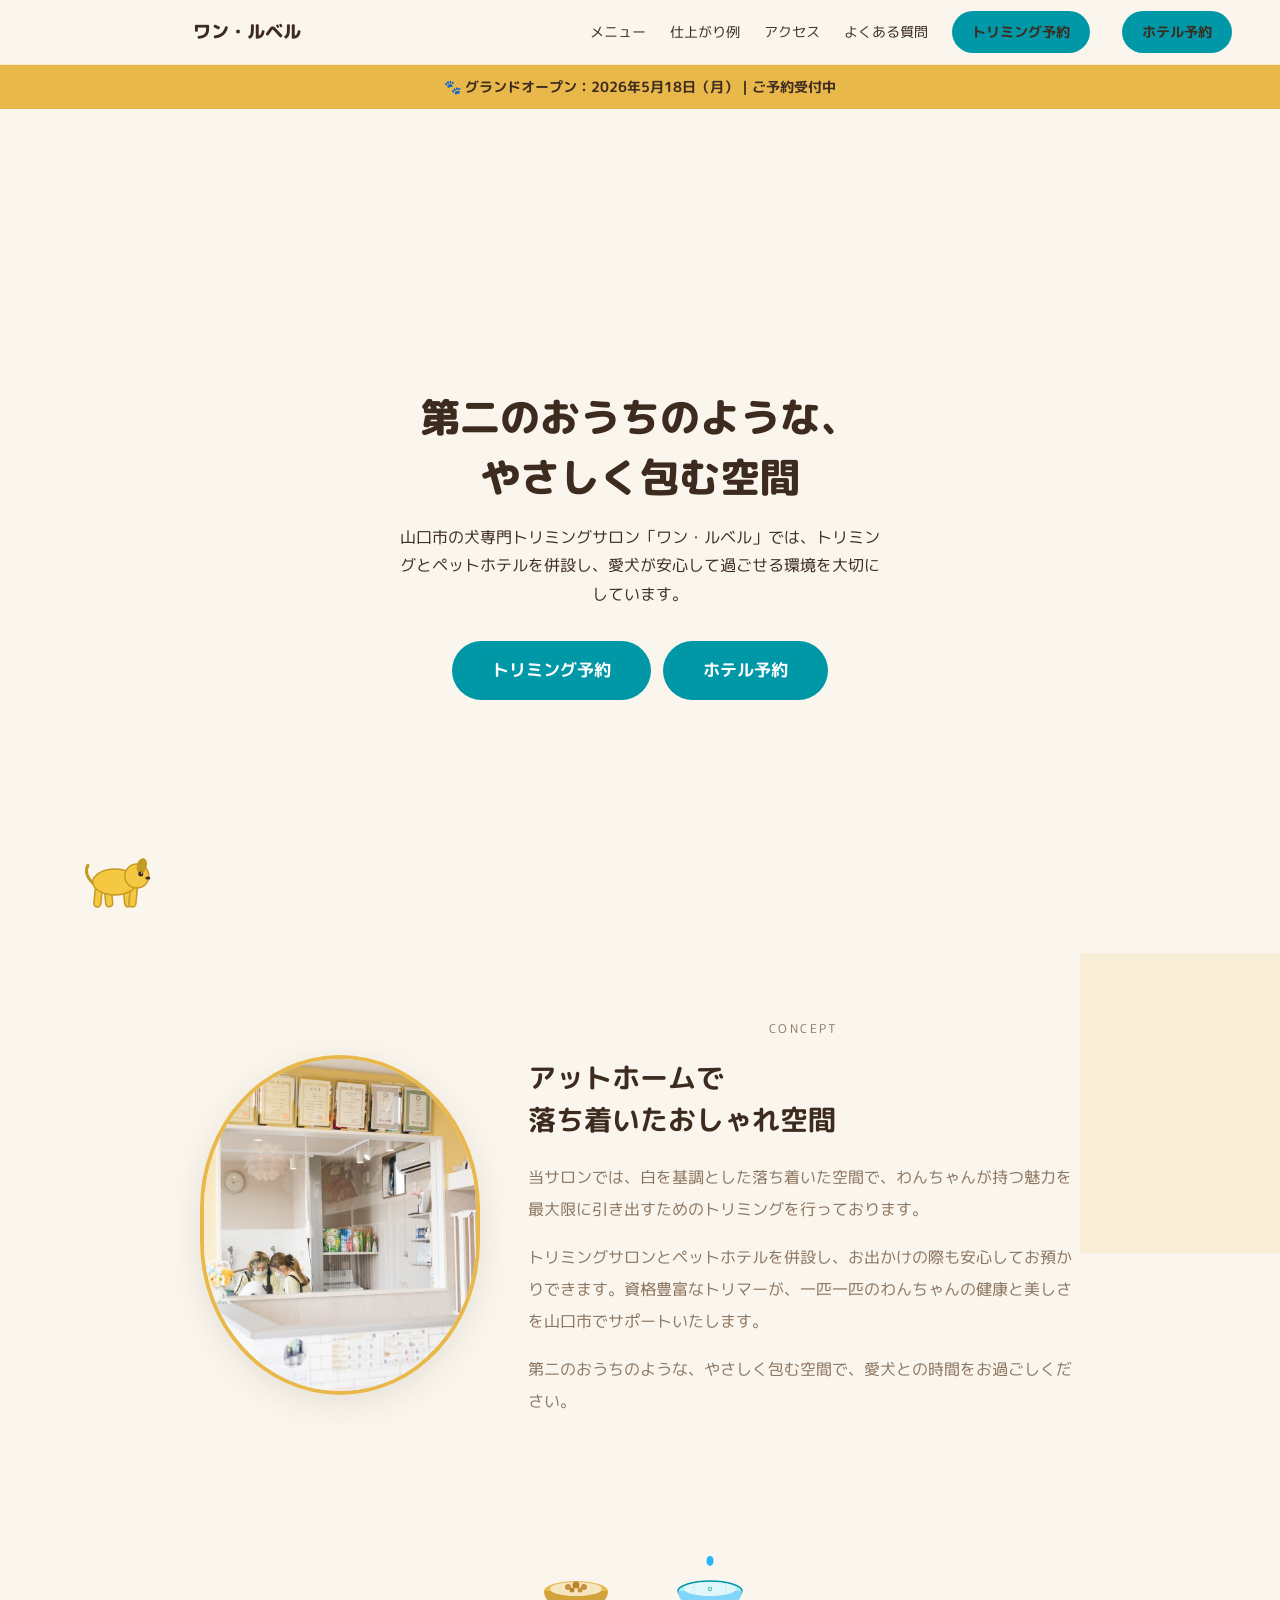
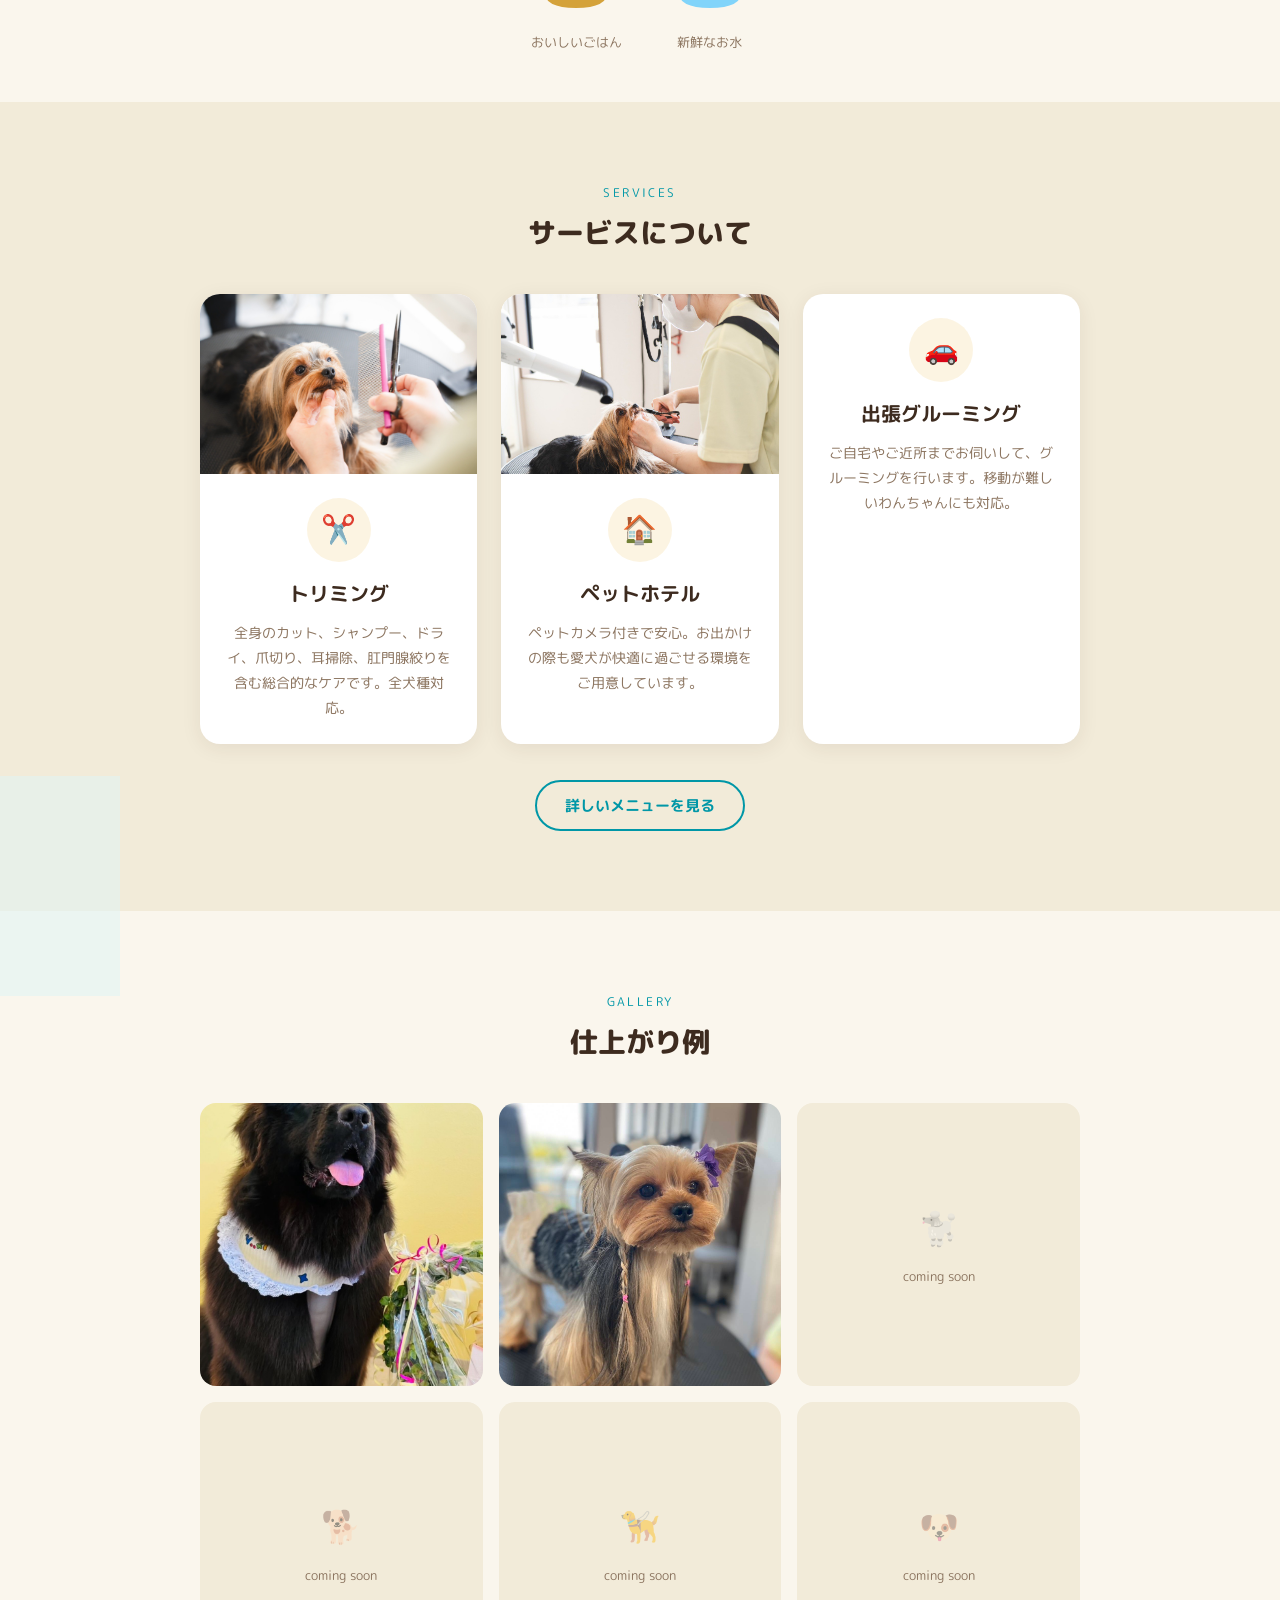
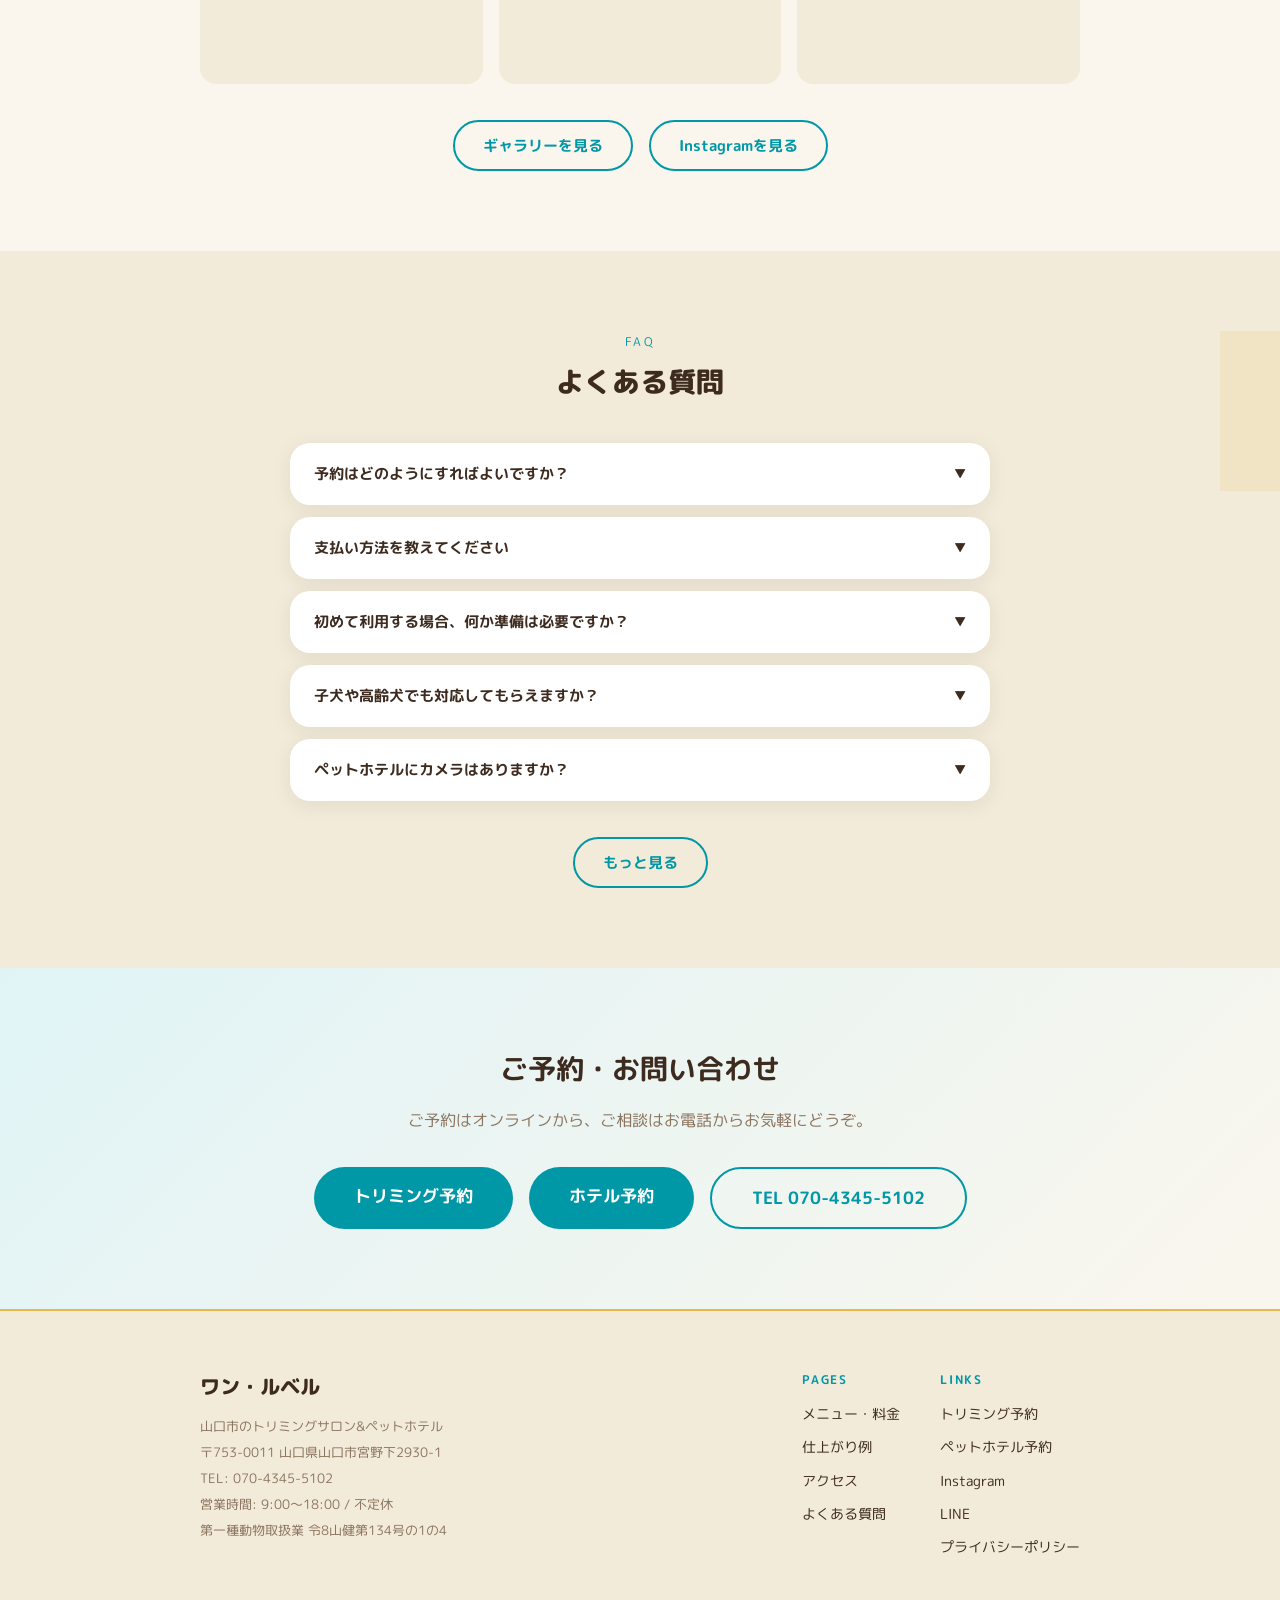
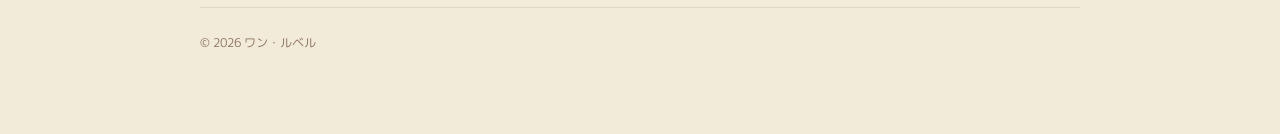
==== commit 4e32f59c: "feat: フォトグリッドに仕上がり例写真を追加＋coming soon枠 Co-Authored-By: Claude Sonnet 4.6 <noreply@anthropic.com>" ====
--- a/index.html
+++ b/index.html
@@ -380,6 +380,20 @@
     .photo-cell:hover {
       transform: scale(1.03);
     }
+    .photo-cell img {
+      width: 100%; height: 100%; object-fit: cover;
+    }
+    .photo-cell-coming {
+      aspect-ratio: 1;
+      background: var(--cream-deep);
+      border-radius: 16px;
+      display: flex; flex-direction: column;
+      align-items: center; justify-content: center;
+      gap: 8px; color: var(--text-light); font-size: 13px;
+    }
+    .photo-cell-coming span {
+      font-size: 32px; opacity: 0.4;
+    }
     @media (max-width: 768px) {
       .photo-grid {
         grid-template-columns: repeat(2, 1fr);
@@ -704,14 +718,17 @@
       <div class="wrap">
         <p class="section-eyebrow fade-in">Gallery</p>
         <h2 class="section-title fade-in">仕上がり例</h2>
-        <p style="text-align: center; color: var(--text-light); font-size: 14px; margin-bottom: 8px;" class="fade-in">施術後のわんちゃんたちの写真を公開予定です</p>
         <div class="photo-grid">
-          <div class="photo-cell fade-in">🐩</div>
-          <div class="photo-cell fade-in">🐕</div>
-          <div class="photo-cell fade-in">🦮</div>
-          <div class="photo-cell fade-in">🐶</div>
-          <div class="photo-cell fade-in">🐾</div>
-          <div class="photo-cell fade-in">🐕‍🦺</div>
+          <div class="photo-cell fade-in">
+            <img src="/assets/img/gallery-newfoundland.jpeg" alt="仕上がり例 - ニューファンドランド">
+          </div>
+          <div class="photo-cell fade-in">
+            <img src="/assets/img/gallery-yorkie.jpg" alt="仕上がり例 - ヨーキー">
+          </div>
+          <div class="photo-cell-coming fade-in"><span>🐩</span>coming soon</div>
+          <div class="photo-cell-coming fade-in"><span>🐕</span>coming soon</div>
+          <div class="photo-cell-coming fade-in"><span>🦮</span>coming soon</div>
+          <div class="photo-cell-coming fade-in"><span>🐶</span>coming soon</div>
         </div>
         <div style="text-align: center; margin-top: 36px;" class="fade-in">
           <a href="/gallery" class="btn-outline" style="margin-right: 12px;">ギャラリーを見る</a>
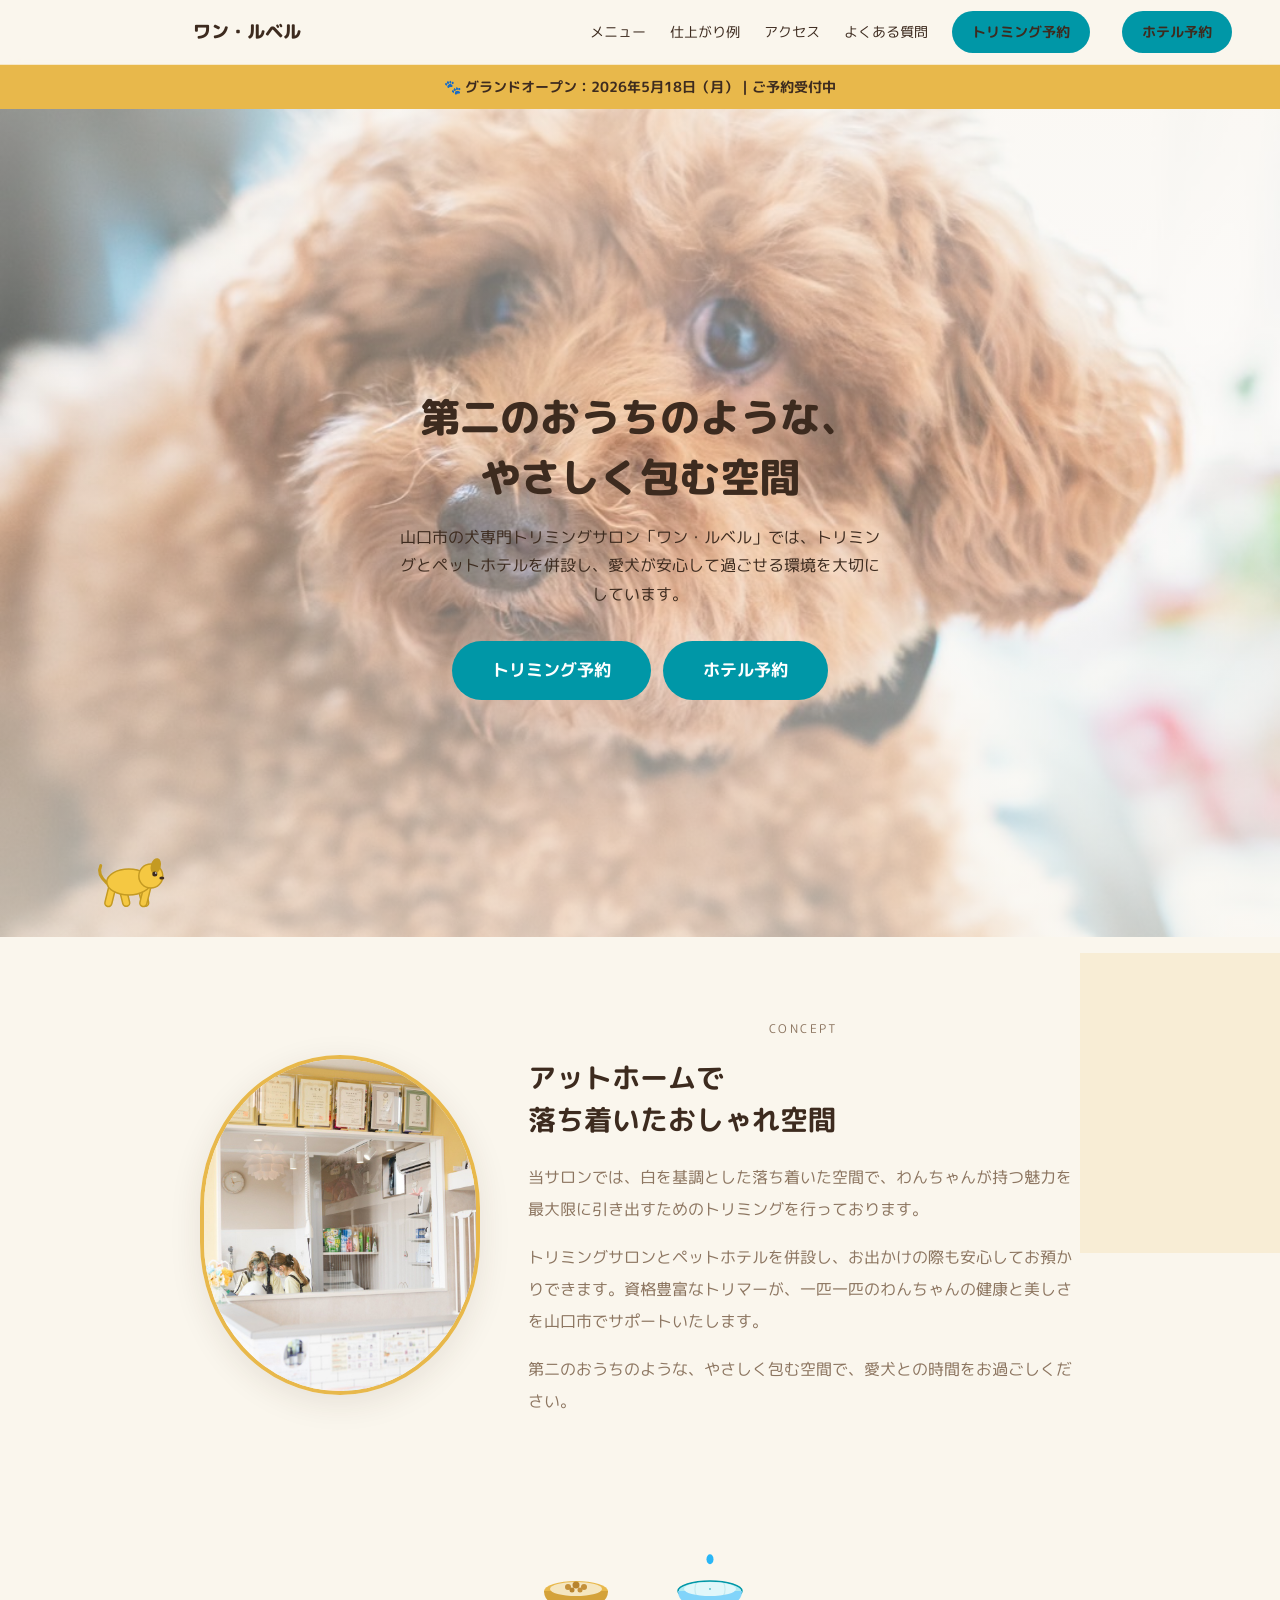
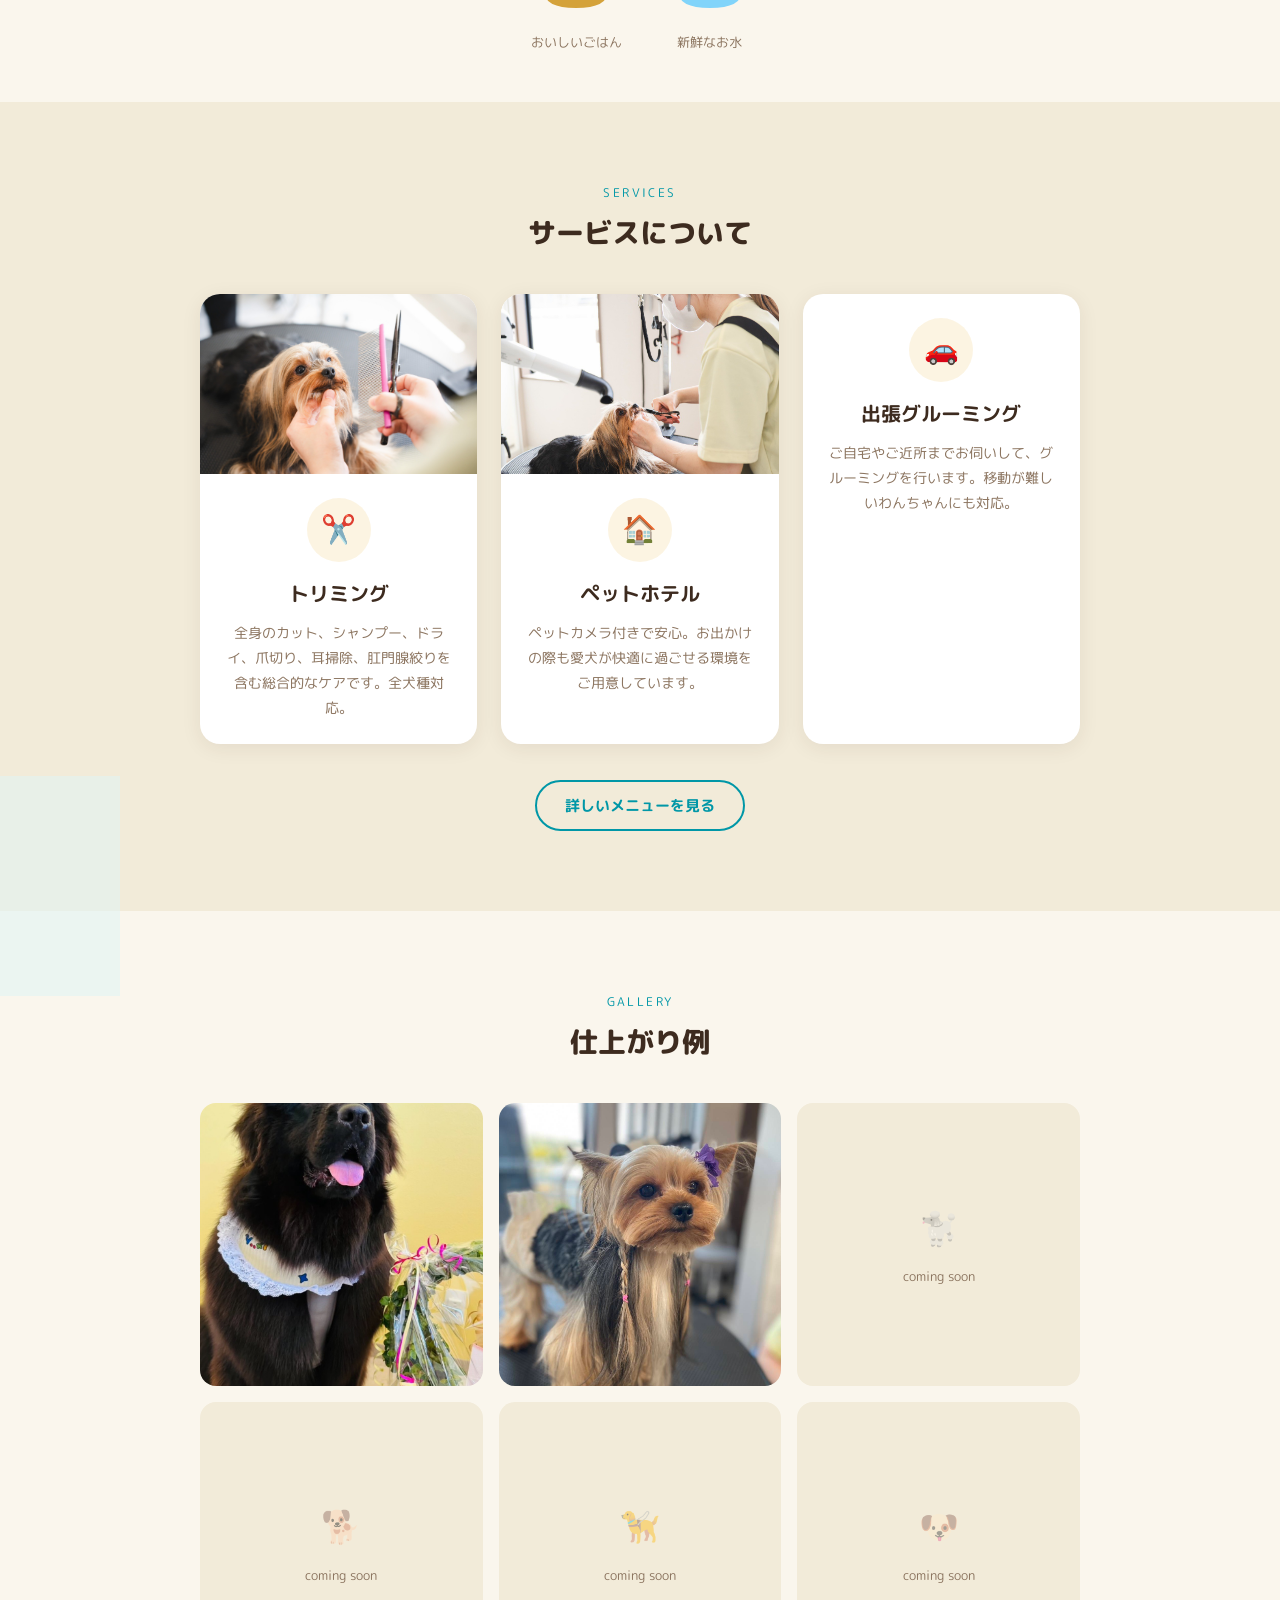
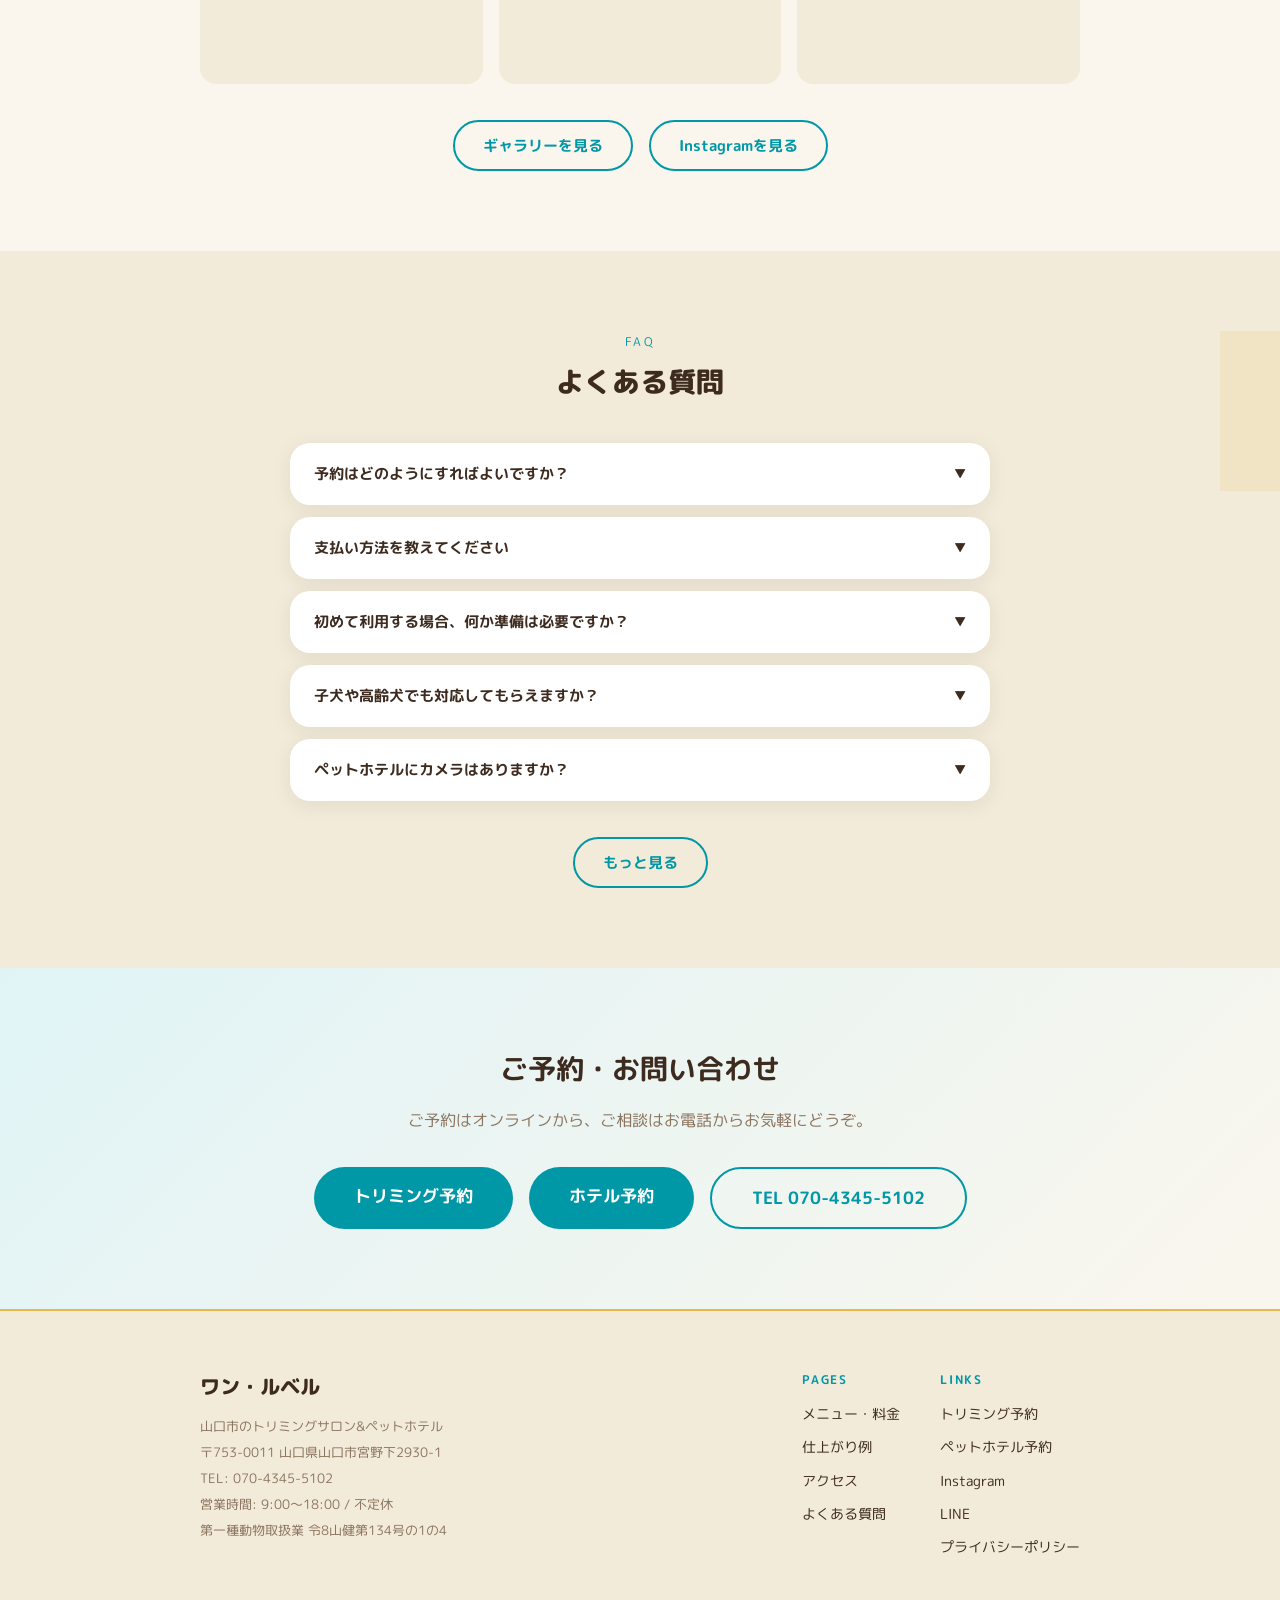
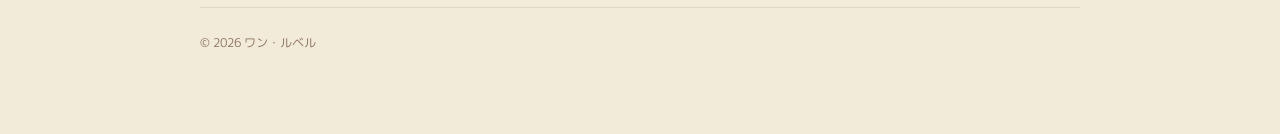
==== commit 9e4cfa82: "fix: スライドショー初回表示時の空白を修正 最初のスライドにopacity: 1を設定し、ページ読み込み直後に 背景が表示されるようにした。  Co-Authored-By: Claude Opu" ====
--- a/index.html
+++ b/index.html
@@ -123,6 +123,7 @@
     .hero-slide:nth-child(1) {
       background-image: url('/assets/img/hero-dog.jpg');
       animation-delay: 0s;
+      opacity: 1;
     }
     .hero-slide:nth-child(2) {
       background-image: url('/assets/img/exterior-front.jpg');
